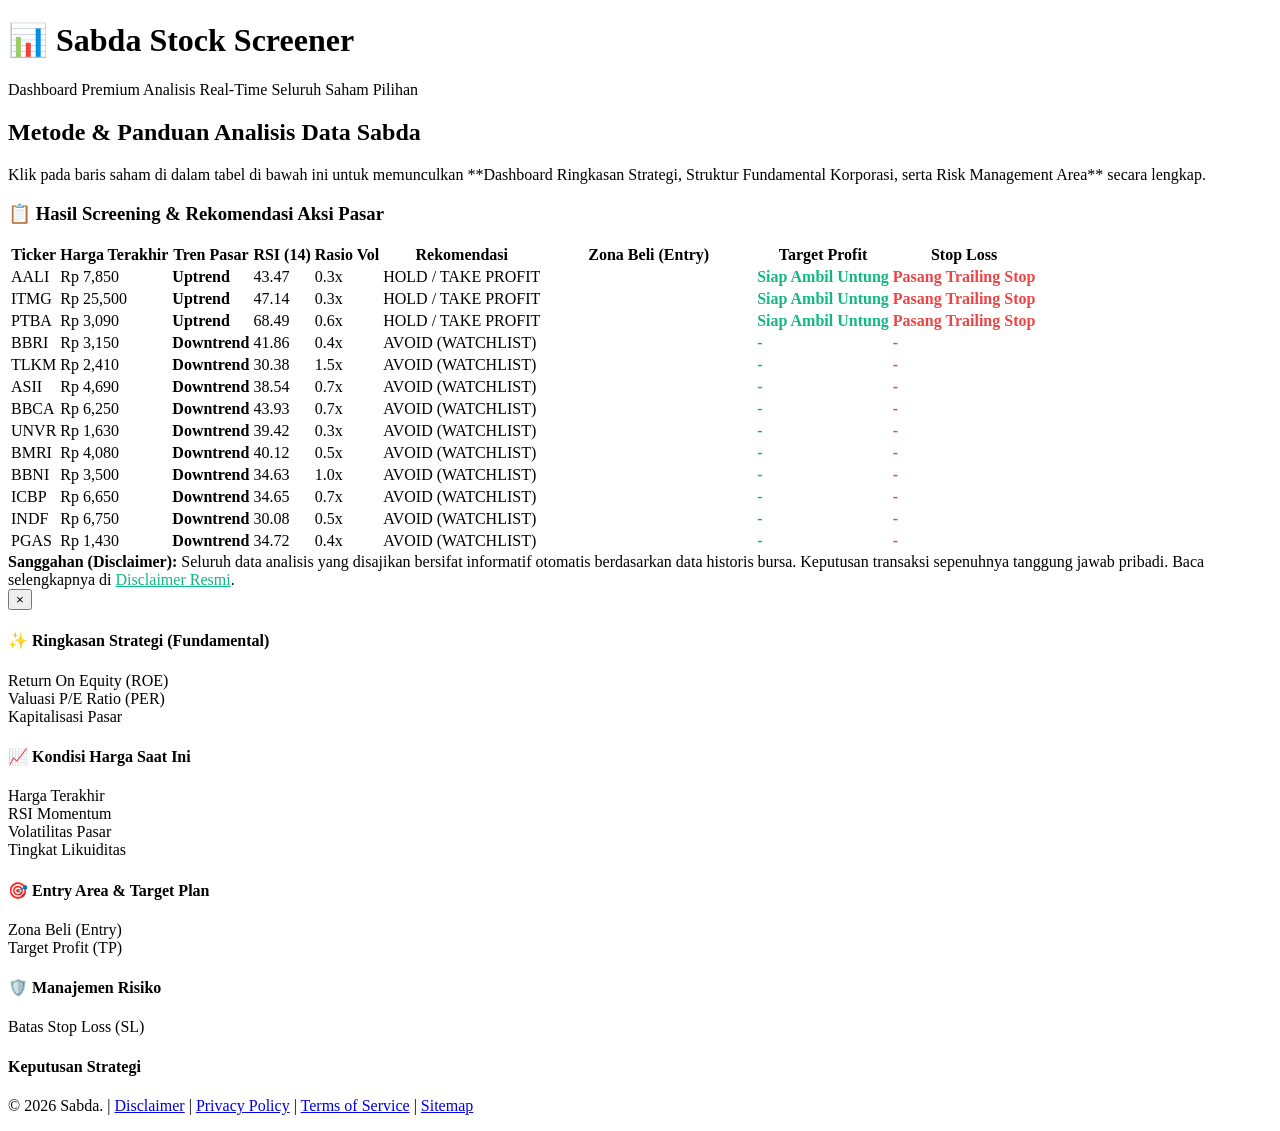
==== index.html @ 0d116a9b "Add files via upload" ====
<!DOCTYPE html>
<html lang="id">
<head>
    <meta charset="UTF-8">
    <meta name="viewport" content="width=device-width, initial-scale=1.0">
    <title>Analisa Real-Time Saham Pilihan | Sabda Stock Screener</title>
    <meta name="description" content="Dashboard pantauan menyeluruh pergerakan saham pilihan dengan algoritma premium Sabda.">
    <link rel="canonical" href="https://vercel.app/">
    <link rel="stylesheet" href="assets/style.css">
</head>
<body>
    <header>
        <h1>📊 Sabda Stock Screener</h1>
        <p>Dashboard Premium Analisis Real-Time Seluruh Saham Pilihan</p>
    </header>
    <main>
        
        <article class="seo-intro" style="margin-top:20px;">
            <h2>Metode & Panduan Analisis Data Sabda</h2>
            <p>Klik pada baris saham di dalam tabel di bawah ini untuk memunculkan **Dashboard Ringkasan Strategi, Struktur Fundamental Korporasi, serta Risk Management Area** secara lengkap.</p>
        </article>
        
        <section class="card">
            <div class="card-header"><h3>📋 Hasil Screening & Rekomendasi Aksi Pasar</h3></div>
            <div class="table-container">
                <table>
                    <thead>
                        <tr>
                            <th>Ticker</th><th>Harga Terakhir</th><th>Tren Pasar</th><th>RSI (14)</th><th>Rasio Vol</th><th>Rekomendasi</th><th>Zona Beli (Entry)</th><th>Target Profit</th><th>Stop Loss</th>
                        </tr>
                    </thead>
                    <tbody><tr data-ticker="AALI" data-company="PT Astra Agro Lestari Tbk" 
            data-price="Rp 7,850" data-action="HOLD / TAKE PROFIT" data-badge="bg-hold"
            data-roe="8.1" data-per="8.1" data-mcap="15.1 Triliun"
            data-rsi="43.47" data-volatilitas="35.6% (Tinggi)" data-liquidity="Tinggi"
            data-entry="Wait for Pullback / Jangan Kejar" data-target="Siap Ambil Untung" data-sl="Pasang Trailing Stop">
            <td class="txt-ticker">AALI</td>
            <td style="font-weight: 500;">Rp 7,850</td>
            <td style="color: {'#10b981' if row['Tren'] == 'Uptrend' else '#ef4444'}; font-weight: 600;">Uptrend</td>
            <td>43.47</td>
            <td>0.3x</td>
            <td><span class="badge bg-hold">HOLD / TAKE PROFIT</span></td>
            <td style="color: #ffffff; font-weight: 500;">Wait for Pullback / Jangan Kejar</td>
            <td style="color: #10b981; font-weight: 600;">Siap Ambil Untung</td>
            <td style="color: #ef4444; font-weight: 600;">Pasang Trailing Stop</td>
        </tr><tr data-ticker="ITMG" data-company="PT Indo Tambangraya Megah Tbk" 
            data-price="Rp 25,500" data-action="HOLD / TAKE PROFIT" data-badge="bg-hold"
            data-roe="11.1" data-per="7.5" data-mcap="28.4 Triliun"
            data-rsi="47.14" data-volatilitas="19.8% (Standar)" data-liquidity="Tinggi"
            data-entry="Wait for Pullback / Jangan Kejar" data-target="Siap Ambil Untung" data-sl="Pasang Trailing Stop">
            <td class="txt-ticker">ITMG</td>
            <td style="font-weight: 500;">Rp 25,500</td>
            <td style="color: {'#10b981' if row['Tren'] == 'Uptrend' else '#ef4444'}; font-weight: 600;">Uptrend</td>
            <td>47.14</td>
            <td>0.3x</td>
            <td><span class="badge bg-hold">HOLD / TAKE PROFIT</span></td>
            <td style="color: #ffffff; font-weight: 500;">Wait for Pullback / Jangan Kejar</td>
            <td style="color: #10b981; font-weight: 600;">Siap Ambil Untung</td>
            <td style="color: #ef4444; font-weight: 600;">Pasang Trailing Stop</td>
        </tr><tr data-ticker="PTBA" data-company="PT Bukit Asam (Persero) Tbk" 
            data-price="Rp 3,090" data-action="HOLD / TAKE PROFIT" data-badge="bg-hold"
            data-roe="21.1" data-per="7.5" data-mcap="35.6 Triliun"
            data-rsi="68.49" data-volatilitas="38.3% (Tinggi)" data-liquidity="Sangat Tinggi"
            data-entry="Wait for Pullback / Jangan Kejar" data-target="Siap Ambil Untung" data-sl="Pasang Trailing Stop">
            <td class="txt-ticker">PTBA</td>
            <td style="font-weight: 500;">Rp 3,090</td>
            <td style="color: {'#10b981' if row['Tren'] == 'Uptrend' else '#ef4444'}; font-weight: 600;">Uptrend</td>
            <td>68.49</td>
            <td>0.6x</td>
            <td><span class="badge bg-hold">HOLD / TAKE PROFIT</span></td>
            <td style="color: #ffffff; font-weight: 500;">Wait for Pullback / Jangan Kejar</td>
            <td style="color: #10b981; font-weight: 600;">Siap Ambil Untung</td>
            <td style="color: #ef4444; font-weight: 600;">Pasang Trailing Stop</td>
        </tr><tr data-ticker="BBRI" data-company="PT Bank Rakyat Indonesia (Persero) Tbk" 
            data-price="Rp 3,150" data-action="AVOID (WATCHLIST)" data-badge="bg-avoid"
            data-roe="19.0" data-per="7.7" data-mcap="474.7 Triliun"
            data-rsi="41.86" data-volatilitas="30.6% (Tinggi)" data-liquidity="Sangat Tinggi"
            data-entry="Hindari Terlebih Dahulu" data-target="-" data-sl="-">
            <td class="txt-ticker">BBRI</td>
            <td style="font-weight: 500;">Rp 3,150</td>
            <td style="color: {'#10b981' if row['Tren'] == 'Uptrend' else '#ef4444'}; font-weight: 600;">Downtrend</td>
            <td>41.86</td>
            <td>0.4x</td>
            <td><span class="badge bg-avoid">AVOID (WATCHLIST)</span></td>
            <td style="color: #ffffff; font-weight: 500;">Hindari Terlebih Dahulu</td>
            <td style="color: #10b981; font-weight: 600;">-</td>
            <td style="color: #ef4444; font-weight: 600;">-</td>
        </tr><tr data-ticker="TLKM" data-company="Perusahaan Perseroan (Persero) PT Telekomunikasi Indonesia Tbk" 
            data-price="Rp 2,410" data-action="AVOID (WATCHLIST)" data-badge="bg-avoid"
            data-roe="17.7" data-per="13.5" data-mcap="237.6 Triliun"
            data-rsi="30.38" data-volatilitas="22.5% (Standar)" data-liquidity="Sangat Tinggi"
            data-entry="Hindari Terlebih Dahulu" data-target="-" data-sl="-">
            <td class="txt-ticker">TLKM</td>
            <td style="font-weight: 500;">Rp 2,410</td>
            <td style="color: {'#10b981' if row['Tren'] == 'Uptrend' else '#ef4444'}; font-weight: 600;">Downtrend</td>
            <td>30.38</td>
            <td>1.5x</td>
            <td><span class="badge bg-avoid">AVOID (WATCHLIST)</span></td>
            <td style="color: #ffffff; font-weight: 500;">Hindari Terlebih Dahulu</td>
            <td style="color: #10b981; font-weight: 600;">-</td>
            <td style="color: #ef4444; font-weight: 600;">-</td>
        </tr><tr data-ticker="ASII" data-company="PT Astra International Tbk" 
            data-price="Rp 4,690" data-action="AVOID (WATCHLIST)" data-badge="bg-avoid"
            data-roe="12.0" data-per="6.3" data-mcap="187.2 Triliun"
            data-rsi="38.54" data-volatilitas="26.7% (Tinggi)" data-liquidity="Sangat Tinggi"
            data-entry="Hindari Terlebih Dahulu" data-target="-" data-sl="-">
            <td class="txt-ticker">ASII</td>
            <td style="font-weight: 500;">Rp 4,690</td>
            <td style="color: {'#10b981' if row['Tren'] == 'Uptrend' else '#ef4444'}; font-weight: 600;">Downtrend</td>
            <td>38.54</td>
            <td>0.7x</td>
            <td><span class="badge bg-avoid">AVOID (WATCHLIST)</span></td>
            <td style="color: #ffffff; font-weight: 500;">Hindari Terlebih Dahulu</td>
            <td style="color: #10b981; font-weight: 600;">-</td>
            <td style="color: #ef4444; font-weight: 600;">-</td>
        </tr><tr data-ticker="BBCA" data-company="PT Bank Central Asia Tbk" 
            data-price="Rp 6,250" data-action="AVOID (WATCHLIST)" data-badge="bg-avoid"
            data-roe="21.8" data-per="13.2" data-mcap="767.8 Triliun"
            data-rsi="43.93" data-volatilitas="22.4% (Standar)" data-liquidity="Sangat Tinggi"
            data-entry="Hindari Terlebih Dahulu" data-target="-" data-sl="-">
            <td class="txt-ticker">BBCA</td>
            <td style="font-weight: 500;">Rp 6,250</td>
            <td style="color: {'#10b981' if row['Tren'] == 'Uptrend' else '#ef4444'}; font-weight: 600;">Downtrend</td>
            <td>43.93</td>
            <td>0.7x</td>
            <td><span class="badge bg-avoid">AVOID (WATCHLIST)</span></td>
            <td style="color: #ffffff; font-weight: 500;">Hindari Terlebih Dahulu</td>
            <td style="color: #10b981; font-weight: 600;">-</td>
            <td style="color: #ef4444; font-weight: 600;">-</td>
        </tr><tr data-ticker="UNVR" data-company="PT Unilever Indonesia Tbk" 
            data-price="Rp 1,630" data-action="AVOID (WATCHLIST)" data-badge="bg-avoid"
            data-roe="133.4" data-per="16.6" data-mcap="61.9 Triliun"
            data-rsi="39.42" data-volatilitas="15.6% (Standar)" data-liquidity="Tinggi"
            data-entry="Hindari Terlebih Dahulu" data-target="-" data-sl="-">
            <td class="txt-ticker">UNVR</td>
            <td style="font-weight: 500;">Rp 1,630</td>
            <td style="color: {'#10b981' if row['Tren'] == 'Uptrend' else '#ef4444'}; font-weight: 600;">Downtrend</td>
            <td>39.42</td>
            <td>0.3x</td>
            <td><span class="badge bg-avoid">AVOID (WATCHLIST)</span></td>
            <td style="color: #ffffff; font-weight: 500;">Hindari Terlebih Dahulu</td>
            <td style="color: #10b981; font-weight: 600;">-</td>
            <td style="color: #ef4444; font-weight: 600;">-</td>
        </tr><tr data-ticker="BMRI" data-company="PT Bank Mandiri (Persero) Tbk" 
            data-price="Rp 4,080" data-action="AVOID (WATCHLIST)" data-badge="bg-avoid"
            data-roe="22.4" data-per="6.1" data-mcap="379.3 Triliun"
            data-rsi="40.12" data-volatilitas="23.8% (Standar)" data-liquidity="Sangat Tinggi"
            data-entry="Hindari Terlebih Dahulu" data-target="-" data-sl="-">
            <td class="txt-ticker">BMRI</td>
            <td style="font-weight: 500;">Rp 4,080</td>
            <td style="color: {'#10b981' if row['Tren'] == 'Uptrend' else '#ef4444'}; font-weight: 600;">Downtrend</td>
            <td>40.12</td>
            <td>0.5x</td>
            <td><span class="badge bg-avoid">AVOID (WATCHLIST)</span></td>
            <td style="color: #ffffff; font-weight: 500;">Hindari Terlebih Dahulu</td>
            <td style="color: #10b981; font-weight: 600;">-</td>
            <td style="color: #ef4444; font-weight: 600;">-</td>
        </tr><tr data-ticker="BBNI" data-company="PT Bank Negara Indonesia (Persero) Tbk" 
            data-price="Rp 3,500" data-action="AVOID (WATCHLIST)" data-badge="bg-avoid"
            data-roe="12.4" data-per="6.3" data-mcap="130.4 Triliun"
            data-rsi="34.63" data-volatilitas="24.0% (Standar)" data-liquidity="Sangat Tinggi"
            data-entry="Hindari Terlebih Dahulu" data-target="-" data-sl="-">
            <td class="txt-ticker">BBNI</td>
            <td style="font-weight: 500;">Rp 3,500</td>
            <td style="color: {'#10b981' if row['Tren'] == 'Uptrend' else '#ef4444'}; font-weight: 600;">Downtrend</td>
            <td>34.63</td>
            <td>1.0x</td>
            <td><span class="badge bg-avoid">AVOID (WATCHLIST)</span></td>
            <td style="color: #ffffff; font-weight: 500;">Hindari Terlebih Dahulu</td>
            <td style="color: #10b981; font-weight: 600;">-</td>
            <td style="color: #ef4444; font-weight: 600;">-</td>
        </tr><tr data-ticker="ICBP" data-company="PT Indofood CBP Sukses Makmur Tbk" 
            data-price="Rp 6,650" data-action="AVOID (WATCHLIST)" data-badge="bg-avoid"
            data-roe="12.6" data-per="10.5" data-mcap="77.6 Triliun"
            data-rsi="34.65" data-volatilitas="31.2% (Tinggi)" data-liquidity="Tinggi"
            data-entry="Hindari Terlebih Dahulu" data-target="-" data-sl="-">
            <td class="txt-ticker">ICBP</td>
            <td style="font-weight: 500;">Rp 6,650</td>
            <td style="color: {'#10b981' if row['Tren'] == 'Uptrend' else '#ef4444'}; font-weight: 600;">Downtrend</td>
            <td>34.65</td>
            <td>0.7x</td>
            <td><span class="badge bg-avoid">AVOID (WATCHLIST)</span></td>
            <td style="color: #ffffff; font-weight: 500;">Hindari Terlebih Dahulu</td>
            <td style="color: #10b981; font-weight: 600;">-</td>
            <td style="color: #ef4444; font-weight: 600;">-</td>
        </tr><tr data-ticker="INDF" data-company="PT Indofood Sukses Makmur Tbk" 
            data-price="Rp 6,750" data-action="AVOID (WATCHLIST)" data-badge="bg-avoid"
            data-roe="12.1" data-per="6.2" data-mcap="59.3 Triliun"
            data-rsi="30.08" data-volatilitas="25.8% (Tinggi)" data-liquidity="Tinggi"
            data-entry="Hindari Terlebih Dahulu" data-target="-" data-sl="-">
            <td class="txt-ticker">INDF</td>
            <td style="font-weight: 500;">Rp 6,750</td>
            <td style="color: {'#10b981' if row['Tren'] == 'Uptrend' else '#ef4444'}; font-weight: 600;">Downtrend</td>
            <td>30.08</td>
            <td>0.5x</td>
            <td><span class="badge bg-avoid">AVOID (WATCHLIST)</span></td>
            <td style="color: #ffffff; font-weight: 500;">Hindari Terlebih Dahulu</td>
            <td style="color: #10b981; font-weight: 600;">-</td>
            <td style="color: #ef4444; font-weight: 600;">-</td>
        </tr><tr data-ticker="PGAS" data-company="PT Perusahaan Gas Negara (Persero) Tbk" 
            data-price="Rp 1,430" data-action="AVOID (WATCHLIST)" data-badge="bg-avoid"
            data-roe="10.1" data-per="8.0" data-mcap="34.7 Triliun"
            data-rsi="34.72" data-volatilitas="21.9% (Standar)" data-liquidity="Tinggi"
            data-entry="Hindari Terlebih Dahulu" data-target="-" data-sl="-">
            <td class="txt-ticker">PGAS</td>
            <td style="font-weight: 500;">Rp 1,430</td>
            <td style="color: {'#10b981' if row['Tren'] == 'Uptrend' else '#ef4444'}; font-weight: 600;">Downtrend</td>
            <td>34.72</td>
            <td>0.4x</td>
            <td><span class="badge bg-avoid">AVOID (WATCHLIST)</span></td>
            <td style="color: #ffffff; font-weight: 500;">Hindari Terlebih Dahulu</td>
            <td style="color: #10b981; font-weight: 600;">-</td>
            <td style="color: #ef4444; font-weight: 600;">-</td>
        </tr></tbody>
                </table>
            </div>
        </section>
        <article class="main-disclaimer">
            <strong>Sanggahan (Disclaimer):</strong> Seluruh data analisis yang disajikan bersifat informatif otomatis berdasarkan data historis bursa. Keputusan transaksi sepenuhnya tanggung jawab pribadi. Baca selengkapnya di <a href="disclaimer.html" style="color:#10b981; text-decoration:underline;">Disclaimer Resmi</a>.
        </article>
        
    </main>

    <div class="modal-overlay" id="modalOverlay">
        <div class="modal-box">
            <div class="modal-header-section">
                <div class="modal-brand-title">
                    <span class="modal-ticker-badge" id="popTicker"></span>
                    <span class="modal-company-name" id="popCompany"></span>
                </div>
                <button class="modal-close" id="modalClose">&times;</button>
            </div>
            
            <div class="pop-grid">
                <div class="pop-section">
                    <h4>✨ Ringkasan Strategi (Fundamental)</h4>
                    <div class="pop-row"><span>Return On Equity (ROE)</span><span class="val" id="popRoe"></span></div>
                    <div class="pop-row"><span>Valuasi P/E Ratio (PER)</span><span class="val" id="popPer"></span></div>
                    <div class="pop-row"><span>Kapitalisasi Pasar</span><span class="val" id="popMcap"></span></div>
                </div>
                <div class="pop-section">
                    <h4>📈 Kondisi Harga Saat Ini</h4>
                    <div class="pop-row"><span>Harga Terakhir</span><span class="val" id="popLastPrice"></span></div>
                    <div class="pop-row"><span>RSI Momentum</span><span class="val" id="popRsi"></span></div>
                    <div class="pop-row"><span>Volatilitas Pasar</span><span class="val" id="popVolatilitas"></span></div>
                    <div class="pop-row"><span>Tingkat Likuiditas</span><span class="val" id="popLiquidity"></span></div>
                </div>
            </div>

            <div class="pop-grid">
                <div class="pop-section">
                    <h4>🎯 Entry Area & Target Plan</h4>
                    <div class="pop-row"><span>Zona Beli (Entry)</span><span class="val" style="color:#ffffff;" id="popEntryArea"></span></div>
                    <div class="pop-row"><span>Target Profit (TP)</span><span class="val" style="color:#10b981;" id="popTargetProfit"></span></div>
                </div>
                <div class="pop-section">
                    <h4>🛡️ Manajemen Risiko</h4>
                    <div class="pop-row"><span>Batas Stop Loss (SL)</span><span class="val" style="color:#ef4444;" id="popStopLoss"></span></div>
                </div>
            </div>

            <div class="pop-decision-box">
                <h4>Keputusan Strategi</h4>
                <div id="popBigAction"></div>
                <p class="pop-desc" id="popDesc"></p>
            </div>
        </div>
    </div>

    <footer class="footer">
        <p>&copy; 2026 Sabda. | <a href="disclaimer.html">Disclaimer</a> | <a href="privacy.html">Privacy Policy</a> | <a href="terms.html">Terms of Service</a> | <a href="sitemap.xml">Sitemap</a></p>
    </footer>
    <script src="assets/script.js"></script>
</body>
</html>
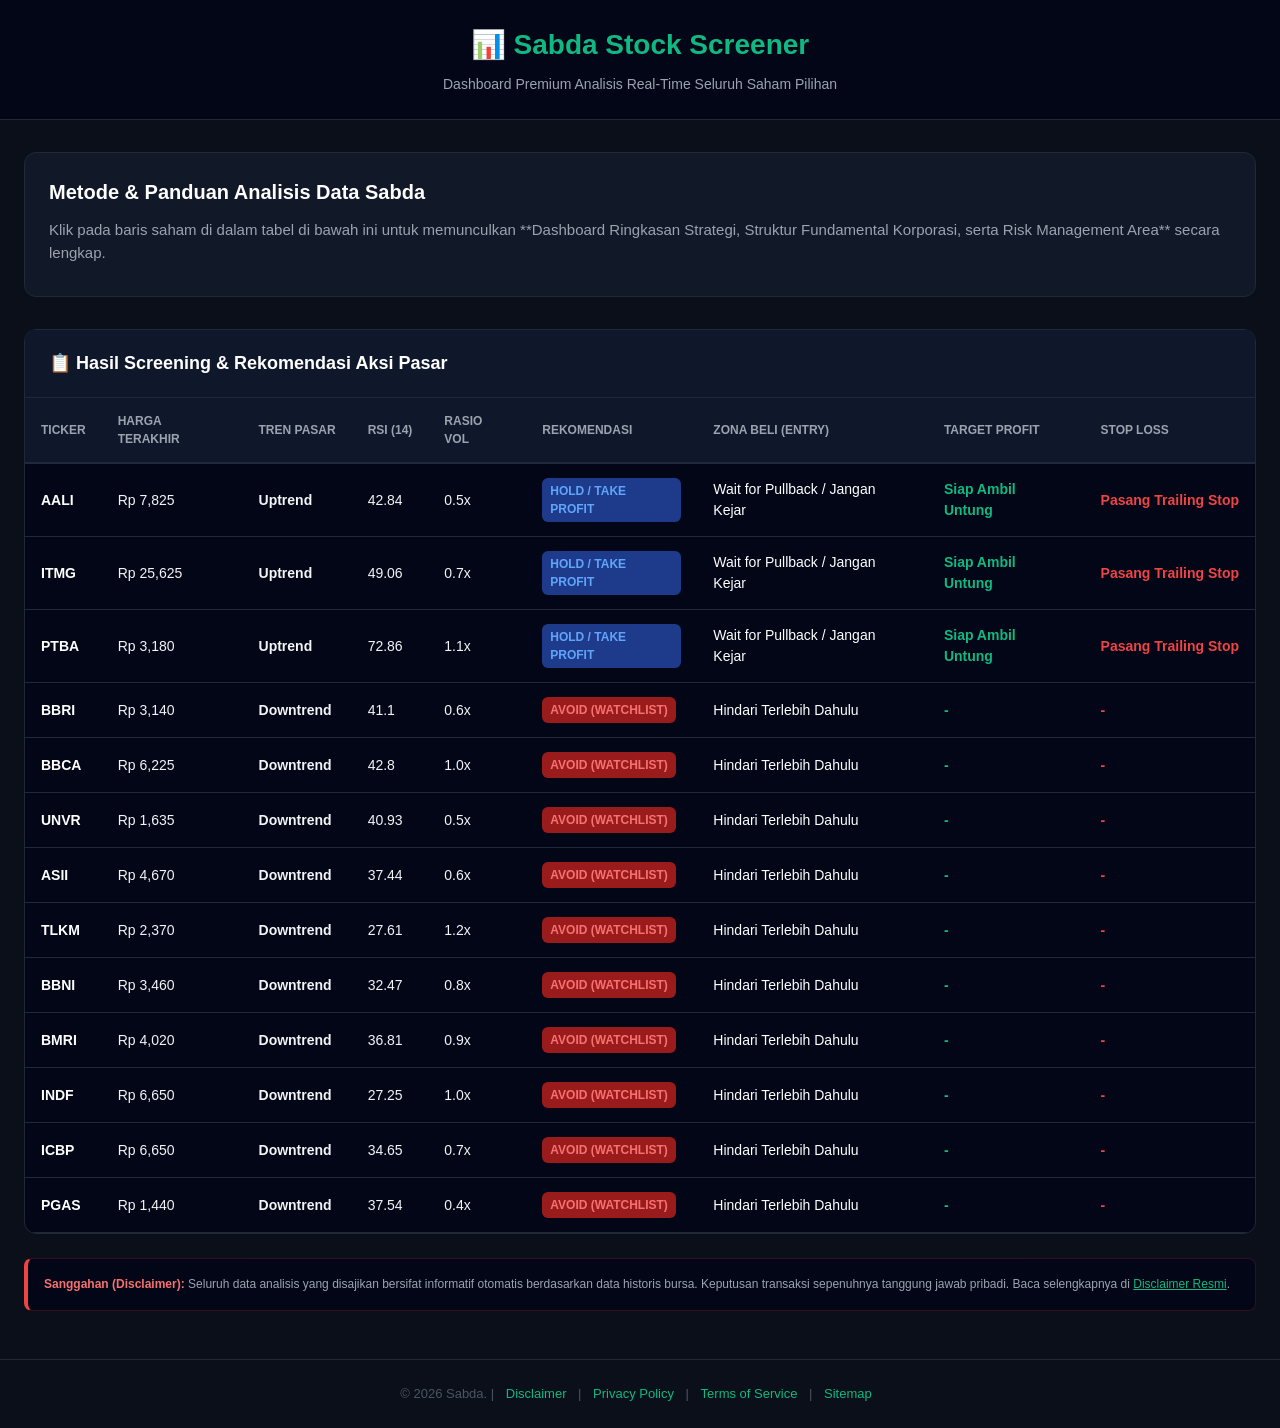
==== commit cf0d6965: "📊 Sabda Engine: Auto-update market data & legal pages" ====
--- a/index.html
+++ b/index.html
@@ -1,275 +1,275 @@
-<!DOCTYPE html>
-<html lang="id">
-<head>
-    <meta charset="UTF-8">
-    <meta name="viewport" content="width=device-width, initial-scale=1.0">
-    <title>Analisa Real-Time Saham Pilihan | Sabda Stock Screener</title>
-    <meta name="description" content="Dashboard pantauan menyeluruh pergerakan saham pilihan dengan algoritma premium Sabda.">
-    <link rel="canonical" href="https://vercel.app/">
-    <link rel="stylesheet" href="assets/style.css">
-</head>
-<body>
-    <header>
-        <h1>📊 Sabda Stock Screener</h1>
-        <p>Dashboard Premium Analisis Real-Time Seluruh Saham Pilihan</p>
-    </header>
-    <main>
-        
-        <article class="seo-intro" style="margin-top:20px;">
-            <h2>Metode & Panduan Analisis Data Sabda</h2>
-            <p>Klik pada baris saham di dalam tabel di bawah ini untuk memunculkan **Dashboard Ringkasan Strategi, Struktur Fundamental Korporasi, serta Risk Management Area** secara lengkap.</p>
-        </article>
-        
-        <section class="card">
-            <div class="card-header"><h3>📋 Hasil Screening & Rekomendasi Aksi Pasar</h3></div>
-            <div class="table-container">
-                <table>
-                    <thead>
-                        <tr>
-                            <th>Ticker</th><th>Harga Terakhir</th><th>Tren Pasar</th><th>RSI (14)</th><th>Rasio Vol</th><th>Rekomendasi</th><th>Zona Beli (Entry)</th><th>Target Profit</th><th>Stop Loss</th>
-                        </tr>
-                    </thead>
-                    <tbody><tr data-ticker="AALI" data-company="PT Astra Agro Lestari Tbk" 
-            data-price="Rp 7,850" data-action="HOLD / TAKE PROFIT" data-badge="bg-hold"
-            data-roe="8.1" data-per="8.1" data-mcap="15.1 Triliun"
-            data-rsi="43.47" data-volatilitas="35.6% (Tinggi)" data-liquidity="Tinggi"
-            data-entry="Wait for Pullback / Jangan Kejar" data-target="Siap Ambil Untung" data-sl="Pasang Trailing Stop">
-            <td class="txt-ticker">AALI</td>
-            <td style="font-weight: 500;">Rp 7,850</td>
-            <td style="color: {'#10b981' if row['Tren'] == 'Uptrend' else '#ef4444'}; font-weight: 600;">Uptrend</td>
-            <td>43.47</td>
-            <td>0.3x</td>
-            <td><span class="badge bg-hold">HOLD / TAKE PROFIT</span></td>
-            <td style="color: #ffffff; font-weight: 500;">Wait for Pullback / Jangan Kejar</td>
-            <td style="color: #10b981; font-weight: 600;">Siap Ambil Untung</td>
-            <td style="color: #ef4444; font-weight: 600;">Pasang Trailing Stop</td>
-        </tr><tr data-ticker="ITMG" data-company="PT Indo Tambangraya Megah Tbk" 
-            data-price="Rp 25,500" data-action="HOLD / TAKE PROFIT" data-badge="bg-hold"
-            data-roe="11.1" data-per="7.5" data-mcap="28.4 Triliun"
-            data-rsi="47.14" data-volatilitas="19.8% (Standar)" data-liquidity="Tinggi"
-            data-entry="Wait for Pullback / Jangan Kejar" data-target="Siap Ambil Untung" data-sl="Pasang Trailing Stop">
-            <td class="txt-ticker">ITMG</td>
-            <td style="font-weight: 500;">Rp 25,500</td>
-            <td style="color: {'#10b981' if row['Tren'] == 'Uptrend' else '#ef4444'}; font-weight: 600;">Uptrend</td>
-            <td>47.14</td>
-            <td>0.3x</td>
-            <td><span class="badge bg-hold">HOLD / TAKE PROFIT</span></td>
-            <td style="color: #ffffff; font-weight: 500;">Wait for Pullback / Jangan Kejar</td>
-            <td style="color: #10b981; font-weight: 600;">Siap Ambil Untung</td>
-            <td style="color: #ef4444; font-weight: 600;">Pasang Trailing Stop</td>
-        </tr><tr data-ticker="PTBA" data-company="PT Bukit Asam (Persero) Tbk" 
-            data-price="Rp 3,090" data-action="HOLD / TAKE PROFIT" data-badge="bg-hold"
-            data-roe="21.1" data-per="7.5" data-mcap="35.6 Triliun"
-            data-rsi="68.49" data-volatilitas="38.3% (Tinggi)" data-liquidity="Sangat Tinggi"
-            data-entry="Wait for Pullback / Jangan Kejar" data-target="Siap Ambil Untung" data-sl="Pasang Trailing Stop">
-            <td class="txt-ticker">PTBA</td>
-            <td style="font-weight: 500;">Rp 3,090</td>
-            <td style="color: {'#10b981' if row['Tren'] == 'Uptrend' else '#ef4444'}; font-weight: 600;">Uptrend</td>
-            <td>68.49</td>
-            <td>0.6x</td>
-            <td><span class="badge bg-hold">HOLD / TAKE PROFIT</span></td>
-            <td style="color: #ffffff; font-weight: 500;">Wait for Pullback / Jangan Kejar</td>
-            <td style="color: #10b981; font-weight: 600;">Siap Ambil Untung</td>
-            <td style="color: #ef4444; font-weight: 600;">Pasang Trailing Stop</td>
-        </tr><tr data-ticker="BBRI" data-company="PT Bank Rakyat Indonesia (Persero) Tbk" 
-            data-price="Rp 3,150" data-action="AVOID (WATCHLIST)" data-badge="bg-avoid"
-            data-roe="19.0" data-per="7.7" data-mcap="474.7 Triliun"
-            data-rsi="41.86" data-volatilitas="30.6% (Tinggi)" data-liquidity="Sangat Tinggi"
-            data-entry="Hindari Terlebih Dahulu" data-target="-" data-sl="-">
-            <td class="txt-ticker">BBRI</td>
-            <td style="font-weight: 500;">Rp 3,150</td>
-            <td style="color: {'#10b981' if row['Tren'] == 'Uptrend' else '#ef4444'}; font-weight: 600;">Downtrend</td>
-            <td>41.86</td>
-            <td>0.4x</td>
-            <td><span class="badge bg-avoid">AVOID (WATCHLIST)</span></td>
-            <td style="color: #ffffff; font-weight: 500;">Hindari Terlebih Dahulu</td>
-            <td style="color: #10b981; font-weight: 600;">-</td>
-            <td style="color: #ef4444; font-weight: 600;">-</td>
-        </tr><tr data-ticker="TLKM" data-company="Perusahaan Perseroan (Persero) PT Telekomunikasi Indonesia Tbk" 
-            data-price="Rp 2,410" data-action="AVOID (WATCHLIST)" data-badge="bg-avoid"
-            data-roe="17.7" data-per="13.5" data-mcap="237.6 Triliun"
-            data-rsi="30.38" data-volatilitas="22.5% (Standar)" data-liquidity="Sangat Tinggi"
-            data-entry="Hindari Terlebih Dahulu" data-target="-" data-sl="-">
-            <td class="txt-ticker">TLKM</td>
-            <td style="font-weight: 500;">Rp 2,410</td>
-            <td style="color: {'#10b981' if row['Tren'] == 'Uptrend' else '#ef4444'}; font-weight: 600;">Downtrend</td>
-            <td>30.38</td>
-            <td>1.5x</td>
-            <td><span class="badge bg-avoid">AVOID (WATCHLIST)</span></td>
-            <td style="color: #ffffff; font-weight: 500;">Hindari Terlebih Dahulu</td>
-            <td style="color: #10b981; font-weight: 600;">-</td>
-            <td style="color: #ef4444; font-weight: 600;">-</td>
-        </tr><tr data-ticker="ASII" data-company="PT Astra International Tbk" 
-            data-price="Rp 4,690" data-action="AVOID (WATCHLIST)" data-badge="bg-avoid"
-            data-roe="12.0" data-per="6.3" data-mcap="187.2 Triliun"
-            data-rsi="38.54" data-volatilitas="26.7% (Tinggi)" data-liquidity="Sangat Tinggi"
-            data-entry="Hindari Terlebih Dahulu" data-target="-" data-sl="-">
-            <td class="txt-ticker">ASII</td>
-            <td style="font-weight: 500;">Rp 4,690</td>
-            <td style="color: {'#10b981' if row['Tren'] == 'Uptrend' else '#ef4444'}; font-weight: 600;">Downtrend</td>
-            <td>38.54</td>
-            <td>0.7x</td>
-            <td><span class="badge bg-avoid">AVOID (WATCHLIST)</span></td>
-            <td style="color: #ffffff; font-weight: 500;">Hindari Terlebih Dahulu</td>
-            <td style="color: #10b981; font-weight: 600;">-</td>
-            <td style="color: #ef4444; font-weight: 600;">-</td>
-        </tr><tr data-ticker="BBCA" data-company="PT Bank Central Asia Tbk" 
-            data-price="Rp 6,250" data-action="AVOID (WATCHLIST)" data-badge="bg-avoid"
-            data-roe="21.8" data-per="13.2" data-mcap="767.8 Triliun"
-            data-rsi="43.93" data-volatilitas="22.4% (Standar)" data-liquidity="Sangat Tinggi"
-            data-entry="Hindari Terlebih Dahulu" data-target="-" data-sl="-">
-            <td class="txt-ticker">BBCA</td>
-            <td style="font-weight: 500;">Rp 6,250</td>
-            <td style="color: {'#10b981' if row['Tren'] == 'Uptrend' else '#ef4444'}; font-weight: 600;">Downtrend</td>
-            <td>43.93</td>
-            <td>0.7x</td>
-            <td><span class="badge bg-avoid">AVOID (WATCHLIST)</span></td>
-            <td style="color: #ffffff; font-weight: 500;">Hindari Terlebih Dahulu</td>
-            <td style="color: #10b981; font-weight: 600;">-</td>
-            <td style="color: #ef4444; font-weight: 600;">-</td>
-        </tr><tr data-ticker="UNVR" data-company="PT Unilever Indonesia Tbk" 
-            data-price="Rp 1,630" data-action="AVOID (WATCHLIST)" data-badge="bg-avoid"
-            data-roe="133.4" data-per="16.6" data-mcap="61.9 Triliun"
-            data-rsi="39.42" data-volatilitas="15.6% (Standar)" data-liquidity="Tinggi"
-            data-entry="Hindari Terlebih Dahulu" data-target="-" data-sl="-">
-            <td class="txt-ticker">UNVR</td>
-            <td style="font-weight: 500;">Rp 1,630</td>
-            <td style="color: {'#10b981' if row['Tren'] == 'Uptrend' else '#ef4444'}; font-weight: 600;">Downtrend</td>
-            <td>39.42</td>
-            <td>0.3x</td>
-            <td><span class="badge bg-avoid">AVOID (WATCHLIST)</span></td>
-            <td style="color: #ffffff; font-weight: 500;">Hindari Terlebih Dahulu</td>
-            <td style="color: #10b981; font-weight: 600;">-</td>
-            <td style="color: #ef4444; font-weight: 600;">-</td>
-        </tr><tr data-ticker="BMRI" data-company="PT Bank Mandiri (Persero) Tbk" 
-            data-price="Rp 4,080" data-action="AVOID (WATCHLIST)" data-badge="bg-avoid"
-            data-roe="22.4" data-per="6.1" data-mcap="379.3 Triliun"
-            data-rsi="40.12" data-volatilitas="23.8% (Standar)" data-liquidity="Sangat Tinggi"
-            data-entry="Hindari Terlebih Dahulu" data-target="-" data-sl="-">
-            <td class="txt-ticker">BMRI</td>
-            <td style="font-weight: 500;">Rp 4,080</td>
-            <td style="color: {'#10b981' if row['Tren'] == 'Uptrend' else '#ef4444'}; font-weight: 600;">Downtrend</td>
-            <td>40.12</td>
-            <td>0.5x</td>
-            <td><span class="badge bg-avoid">AVOID (WATCHLIST)</span></td>
-            <td style="color: #ffffff; font-weight: 500;">Hindari Terlebih Dahulu</td>
-            <td style="color: #10b981; font-weight: 600;">-</td>
-            <td style="color: #ef4444; font-weight: 600;">-</td>
-        </tr><tr data-ticker="BBNI" data-company="PT Bank Negara Indonesia (Persero) Tbk" 
-            data-price="Rp 3,500" data-action="AVOID (WATCHLIST)" data-badge="bg-avoid"
-            data-roe="12.4" data-per="6.3" data-mcap="130.4 Triliun"
-            data-rsi="34.63" data-volatilitas="24.0% (Standar)" data-liquidity="Sangat Tinggi"
-            data-entry="Hindari Terlebih Dahulu" data-target="-" data-sl="-">
-            <td class="txt-ticker">BBNI</td>
-            <td style="font-weight: 500;">Rp 3,500</td>
-            <td style="color: {'#10b981' if row['Tren'] == 'Uptrend' else '#ef4444'}; font-weight: 600;">Downtrend</td>
-            <td>34.63</td>
-            <td>1.0x</td>
-            <td><span class="badge bg-avoid">AVOID (WATCHLIST)</span></td>
-            <td style="color: #ffffff; font-weight: 500;">Hindari Terlebih Dahulu</td>
-            <td style="color: #10b981; font-weight: 600;">-</td>
-            <td style="color: #ef4444; font-weight: 600;">-</td>
-        </tr><tr data-ticker="ICBP" data-company="PT Indofood CBP Sukses Makmur Tbk" 
-            data-price="Rp 6,650" data-action="AVOID (WATCHLIST)" data-badge="bg-avoid"
-            data-roe="12.6" data-per="10.5" data-mcap="77.6 Triliun"
-            data-rsi="34.65" data-volatilitas="31.2% (Tinggi)" data-liquidity="Tinggi"
-            data-entry="Hindari Terlebih Dahulu" data-target="-" data-sl="-">
-            <td class="txt-ticker">ICBP</td>
-            <td style="font-weight: 500;">Rp 6,650</td>
-            <td style="color: {'#10b981' if row['Tren'] == 'Uptrend' else '#ef4444'}; font-weight: 600;">Downtrend</td>
-            <td>34.65</td>
-            <td>0.7x</td>
-            <td><span class="badge bg-avoid">AVOID (WATCHLIST)</span></td>
-            <td style="color: #ffffff; font-weight: 500;">Hindari Terlebih Dahulu</td>
-            <td style="color: #10b981; font-weight: 600;">-</td>
-            <td style="color: #ef4444; font-weight: 600;">-</td>
-        </tr><tr data-ticker="INDF" data-company="PT Indofood Sukses Makmur Tbk" 
-            data-price="Rp 6,750" data-action="AVOID (WATCHLIST)" data-badge="bg-avoid"
-            data-roe="12.1" data-per="6.2" data-mcap="59.3 Triliun"
-            data-rsi="30.08" data-volatilitas="25.8% (Tinggi)" data-liquidity="Tinggi"
-            data-entry="Hindari Terlebih Dahulu" data-target="-" data-sl="-">
-            <td class="txt-ticker">INDF</td>
-            <td style="font-weight: 500;">Rp 6,750</td>
-            <td style="color: {'#10b981' if row['Tren'] == 'Uptrend' else '#ef4444'}; font-weight: 600;">Downtrend</td>
-            <td>30.08</td>
-            <td>0.5x</td>
-            <td><span class="badge bg-avoid">AVOID (WATCHLIST)</span></td>
-            <td style="color: #ffffff; font-weight: 500;">Hindari Terlebih Dahulu</td>
-            <td style="color: #10b981; font-weight: 600;">-</td>
-            <td style="color: #ef4444; font-weight: 600;">-</td>
-        </tr><tr data-ticker="PGAS" data-company="PT Perusahaan Gas Negara (Persero) Tbk" 
-            data-price="Rp 1,430" data-action="AVOID (WATCHLIST)" data-badge="bg-avoid"
-            data-roe="10.1" data-per="8.0" data-mcap="34.7 Triliun"
-            data-rsi="34.72" data-volatilitas="21.9% (Standar)" data-liquidity="Tinggi"
-            data-entry="Hindari Terlebih Dahulu" data-target="-" data-sl="-">
-            <td class="txt-ticker">PGAS</td>
-            <td style="font-weight: 500;">Rp 1,430</td>
-            <td style="color: {'#10b981' if row['Tren'] == 'Uptrend' else '#ef4444'}; font-weight: 600;">Downtrend</td>
-            <td>34.72</td>
-            <td>0.4x</td>
-            <td><span class="badge bg-avoid">AVOID (WATCHLIST)</span></td>
-            <td style="color: #ffffff; font-weight: 500;">Hindari Terlebih Dahulu</td>
-            <td style="color: #10b981; font-weight: 600;">-</td>
-            <td style="color: #ef4444; font-weight: 600;">-</td>
-        </tr></tbody>
-                </table>
-            </div>
-        </section>
-        <article class="main-disclaimer">
-            <strong>Sanggahan (Disclaimer):</strong> Seluruh data analisis yang disajikan bersifat informatif otomatis berdasarkan data historis bursa. Keputusan transaksi sepenuhnya tanggung jawab pribadi. Baca selengkapnya di <a href="disclaimer.html" style="color:#10b981; text-decoration:underline;">Disclaimer Resmi</a>.
-        </article>
-        
-    </main>
-
-    <div class="modal-overlay" id="modalOverlay">
-        <div class="modal-box">
-            <div class="modal-header-section">
-                <div class="modal-brand-title">
-                    <span class="modal-ticker-badge" id="popTicker"></span>
-                    <span class="modal-company-name" id="popCompany"></span>
-                </div>
-                <button class="modal-close" id="modalClose">&times;</button>
-            </div>
-            
-            <div class="pop-grid">
-                <div class="pop-section">
-                    <h4>✨ Ringkasan Strategi (Fundamental)</h4>
-                    <div class="pop-row"><span>Return On Equity (ROE)</span><span class="val" id="popRoe"></span></div>
-                    <div class="pop-row"><span>Valuasi P/E Ratio (PER)</span><span class="val" id="popPer"></span></div>
-                    <div class="pop-row"><span>Kapitalisasi Pasar</span><span class="val" id="popMcap"></span></div>
-                </div>
-                <div class="pop-section">
-                    <h4>📈 Kondisi Harga Saat Ini</h4>
-                    <div class="pop-row"><span>Harga Terakhir</span><span class="val" id="popLastPrice"></span></div>
-                    <div class="pop-row"><span>RSI Momentum</span><span class="val" id="popRsi"></span></div>
-                    <div class="pop-row"><span>Volatilitas Pasar</span><span class="val" id="popVolatilitas"></span></div>
-                    <div class="pop-row"><span>Tingkat Likuiditas</span><span class="val" id="popLiquidity"></span></div>
-                </div>
-            </div>
-
-            <div class="pop-grid">
-                <div class="pop-section">
-                    <h4>🎯 Entry Area & Target Plan</h4>
-                    <div class="pop-row"><span>Zona Beli (Entry)</span><span class="val" style="color:#ffffff;" id="popEntryArea"></span></div>
-                    <div class="pop-row"><span>Target Profit (TP)</span><span class="val" style="color:#10b981;" id="popTargetProfit"></span></div>
-                </div>
-                <div class="pop-section">
-                    <h4>🛡️ Manajemen Risiko</h4>
-                    <div class="pop-row"><span>Batas Stop Loss (SL)</span><span class="val" style="color:#ef4444;" id="popStopLoss"></span></div>
-                </div>
-            </div>
-
-            <div class="pop-decision-box">
-                <h4>Keputusan Strategi</h4>
-                <div id="popBigAction"></div>
-                <p class="pop-desc" id="popDesc"></p>
-            </div>
-        </div>
-    </div>
-
-    <footer class="footer">
-        <p>&copy; 2026 Sabda. | <a href="disclaimer.html">Disclaimer</a> | <a href="privacy.html">Privacy Policy</a> | <a href="terms.html">Terms of Service</a> | <a href="sitemap.xml">Sitemap</a></p>
-    </footer>
-    <script src="assets/script.js"></script>
-</body>
+<!DOCTYPE html>
+<html lang="id">
+<head>
+    <meta charset="UTF-8">
+    <meta name="viewport" content="width=device-width, initial-scale=1.0">
+    <title>Analisa Real-Time Saham Pilihan | Sabda Stock Screener</title>
+    <meta name="description" content="Dashboard pantauan menyeluruh pergerakan saham pilihan dengan algoritma premium Sabda.">
+    <link rel="canonical" href="https://stockhunter199-code.github.io/sabda/">
+    <link rel="stylesheet" href="assets/style.css">
+</head>
+<body>
+    <header>
+        <h1>📊 Sabda Stock Screener</h1>
+        <p>Dashboard Premium Analisis Real-Time Seluruh Saham Pilihan</p>
+    </header>
+    <main>
+        
+        <article class="seo-intro" style="margin-top:20px;">
+            <h2>Metode & Panduan Analisis Data Sabda</h2>
+            <p>Klik pada baris saham di dalam tabel di bawah ini untuk memunculkan **Dashboard Ringkasan Strategi, Struktur Fundamental Korporasi, serta Risk Management Area** secara lengkap.</p>
+        </article>
+        
+        <section class="card">
+            <div class="card-header"><h3>📋 Hasil Screening & Rekomendasi Aksi Pasar</h3></div>
+            <div class="table-container">
+                <table>
+                    <thead>
+                        <tr>
+                            <th>Ticker</th><th>Harga Terakhir</th><th>Tren Pasar</th><th>RSI (14)</th><th>Rasio Vol</th><th>Rekomendasi</th><th>Zona Beli (Entry)</th><th>Target Profit</th><th>Stop Loss</th>
+                        </tr>
+                    </thead>
+                    <tbody><tr data-ticker="AALI" data-company="PT Astra Agro Lestari Tbk" 
+            data-price="Rp 7,825" data-action="HOLD / TAKE PROFIT" data-badge="bg-hold"
+            data-roe="8.1" data-per="8.1" data-mcap="15.1 Triliun"
+            data-rsi="42.84" data-volatilitas="35.4% (Tinggi)" data-liquidity="Tinggi"
+            data-entry="Wait for Pullback / Jangan Kejar" data-target="Siap Ambil Untung" data-sl="Pasang Trailing Stop">
+            <td class="txt-ticker">AALI</td>
+            <td style="font-weight: 500;">Rp 7,825</td>
+            <td style="color: {'#10b981' if row['Tren'] == 'Uptrend' else '#ef4444'}; font-weight: 600;">Uptrend</td>
+            <td>42.84</td>
+            <td>0.5x</td>
+            <td><span class="badge bg-hold">HOLD / TAKE PROFIT</span></td>
+            <td style="color: #ffffff; font-weight: 500;">Wait for Pullback / Jangan Kejar</td>
+            <td style="color: #10b981; font-weight: 600;">Siap Ambil Untung</td>
+            <td style="color: #ef4444; font-weight: 600;">Pasang Trailing Stop</td>
+        </tr><tr data-ticker="ITMG" data-company="PT Indo Tambangraya Megah Tbk" 
+            data-price="Rp 25,625" data-action="HOLD / TAKE PROFIT" data-badge="bg-hold"
+            data-roe="11.1" data-per="7.6" data-mcap="28.3 Triliun"
+            data-rsi="49.06" data-volatilitas="19.0% (Standar)" data-liquidity="Tinggi"
+            data-entry="Wait for Pullback / Jangan Kejar" data-target="Siap Ambil Untung" data-sl="Pasang Trailing Stop">
+            <td class="txt-ticker">ITMG</td>
+            <td style="font-weight: 500;">Rp 25,625</td>
+            <td style="color: {'#10b981' if row['Tren'] == 'Uptrend' else '#ef4444'}; font-weight: 600;">Uptrend</td>
+            <td>49.06</td>
+            <td>0.7x</td>
+            <td><span class="badge bg-hold">HOLD / TAKE PROFIT</span></td>
+            <td style="color: #ffffff; font-weight: 500;">Wait for Pullback / Jangan Kejar</td>
+            <td style="color: #10b981; font-weight: 600;">Siap Ambil Untung</td>
+            <td style="color: #ef4444; font-weight: 600;">Pasang Trailing Stop</td>
+        </tr><tr data-ticker="PTBA" data-company="PT Bukit Asam (Persero) Tbk" 
+            data-price="Rp 3,180" data-action="HOLD / TAKE PROFIT" data-badge="bg-hold"
+            data-roe="21.1" data-per="7.7" data-mcap="36.6 Triliun"
+            data-rsi="72.86" data-volatilitas="38.9% (Tinggi)" data-liquidity="Sangat Tinggi"
+            data-entry="Wait for Pullback / Jangan Kejar" data-target="Siap Ambil Untung" data-sl="Pasang Trailing Stop">
+            <td class="txt-ticker">PTBA</td>
+            <td style="font-weight: 500;">Rp 3,180</td>
+            <td style="color: {'#10b981' if row['Tren'] == 'Uptrend' else '#ef4444'}; font-weight: 600;">Uptrend</td>
+            <td>72.86</td>
+            <td>1.1x</td>
+            <td><span class="badge bg-hold">HOLD / TAKE PROFIT</span></td>
+            <td style="color: #ffffff; font-weight: 500;">Wait for Pullback / Jangan Kejar</td>
+            <td style="color: #10b981; font-weight: 600;">Siap Ambil Untung</td>
+            <td style="color: #ef4444; font-weight: 600;">Pasang Trailing Stop</td>
+        </tr><tr data-ticker="BBRI" data-company="PT Bank Rakyat Indonesia (Persero) Tbk" 
+            data-price="Rp 3,140" data-action="AVOID (WATCHLIST)" data-badge="bg-avoid"
+            data-roe="19.0" data-per="7.7" data-mcap="472.8 Triliun"
+            data-rsi="41.1" data-volatilitas="29.8% (Tinggi)" data-liquidity="Sangat Tinggi"
+            data-entry="Hindari Terlebih Dahulu" data-target="-" data-sl="-">
+            <td class="txt-ticker">BBRI</td>
+            <td style="font-weight: 500;">Rp 3,140</td>
+            <td style="color: {'#10b981' if row['Tren'] == 'Uptrend' else '#ef4444'}; font-weight: 600;">Downtrend</td>
+            <td>41.1</td>
+            <td>0.6x</td>
+            <td><span class="badge bg-avoid">AVOID (WATCHLIST)</span></td>
+            <td style="color: #ffffff; font-weight: 500;">Hindari Terlebih Dahulu</td>
+            <td style="color: #10b981; font-weight: 600;">-</td>
+            <td style="color: #ef4444; font-weight: 600;">-</td>
+        </tr><tr data-ticker="BBCA" data-company="PT Bank Central Asia Tbk" 
+            data-price="Rp 6,225" data-action="AVOID (WATCHLIST)" data-badge="bg-avoid"
+            data-roe="21.8" data-per="13.2" data-mcap="764.9 Triliun"
+            data-rsi="42.8" data-volatilitas="22.3% (Standar)" data-liquidity="Sangat Tinggi"
+            data-entry="Hindari Terlebih Dahulu" data-target="-" data-sl="-">
+            <td class="txt-ticker">BBCA</td>
+            <td style="font-weight: 500;">Rp 6,225</td>
+            <td style="color: {'#10b981' if row['Tren'] == 'Uptrend' else '#ef4444'}; font-weight: 600;">Downtrend</td>
+            <td>42.8</td>
+            <td>1.0x</td>
+            <td><span class="badge bg-avoid">AVOID (WATCHLIST)</span></td>
+            <td style="color: #ffffff; font-weight: 500;">Hindari Terlebih Dahulu</td>
+            <td style="color: #10b981; font-weight: 600;">-</td>
+            <td style="color: #ef4444; font-weight: 600;">-</td>
+        </tr><tr data-ticker="UNVR" data-company="PT Unilever Indonesia Tbk" 
+            data-price="Rp 1,635" data-action="AVOID (WATCHLIST)" data-badge="bg-avoid"
+            data-roe="133.4" data-per="16.7" data-mcap="62.1 Triliun"
+            data-rsi="40.93" data-volatilitas="15.7% (Standar)" data-liquidity="Tinggi"
+            data-entry="Hindari Terlebih Dahulu" data-target="-" data-sl="-">
+            <td class="txt-ticker">UNVR</td>
+            <td style="font-weight: 500;">Rp 1,635</td>
+            <td style="color: {'#10b981' if row['Tren'] == 'Uptrend' else '#ef4444'}; font-weight: 600;">Downtrend</td>
+            <td>40.93</td>
+            <td>0.5x</td>
+            <td><span class="badge bg-avoid">AVOID (WATCHLIST)</span></td>
+            <td style="color: #ffffff; font-weight: 500;">Hindari Terlebih Dahulu</td>
+            <td style="color: #10b981; font-weight: 600;">-</td>
+            <td style="color: #ef4444; font-weight: 600;">-</td>
+        </tr><tr data-ticker="ASII" data-company="PT Astra International Tbk" 
+            data-price="Rp 4,670" data-action="AVOID (WATCHLIST)" data-badge="bg-avoid"
+            data-roe="12.0" data-per="6.3" data-mcap="186.4 Triliun"
+            data-rsi="37.44" data-volatilitas="26.7% (Tinggi)" data-liquidity="Sangat Tinggi"
+            data-entry="Hindari Terlebih Dahulu" data-target="-" data-sl="-">
+            <td class="txt-ticker">ASII</td>
+            <td style="font-weight: 500;">Rp 4,670</td>
+            <td style="color: {'#10b981' if row['Tren'] == 'Uptrend' else '#ef4444'}; font-weight: 600;">Downtrend</td>
+            <td>37.44</td>
+            <td>0.6x</td>
+            <td><span class="badge bg-avoid">AVOID (WATCHLIST)</span></td>
+            <td style="color: #ffffff; font-weight: 500;">Hindari Terlebih Dahulu</td>
+            <td style="color: #10b981; font-weight: 600;">-</td>
+            <td style="color: #ef4444; font-weight: 600;">-</td>
+        </tr><tr data-ticker="TLKM" data-company="Perusahaan Perseroan (Persero) PT Telekomunikasi Indonesia Tbk" 
+            data-price="Rp 2,370" data-action="AVOID (WATCHLIST)" data-badge="bg-avoid"
+            data-roe="17.7" data-per="13.3" data-mcap="233.6 Triliun"
+            data-rsi="27.61" data-volatilitas="22.2% (Standar)" data-liquidity="Sangat Tinggi"
+            data-entry="Hindari Terlebih Dahulu" data-target="-" data-sl="-">
+            <td class="txt-ticker">TLKM</td>
+            <td style="font-weight: 500;">Rp 2,370</td>
+            <td style="color: {'#10b981' if row['Tren'] == 'Uptrend' else '#ef4444'}; font-weight: 600;">Downtrend</td>
+            <td>27.61</td>
+            <td>1.2x</td>
+            <td><span class="badge bg-avoid">AVOID (WATCHLIST)</span></td>
+            <td style="color: #ffffff; font-weight: 500;">Hindari Terlebih Dahulu</td>
+            <td style="color: #10b981; font-weight: 600;">-</td>
+            <td style="color: #ef4444; font-weight: 600;">-</td>
+        </tr><tr data-ticker="BBNI" data-company="PT Bank Negara Indonesia (Persero) Tbk" 
+            data-price="Rp 3,460" data-action="AVOID (WATCHLIST)" data-badge="bg-avoid"
+            data-roe="12.4" data-per="6.2" data-mcap="128.8 Triliun"
+            data-rsi="32.47" data-volatilitas="22.2% (Standar)" data-liquidity="Sangat Tinggi"
+            data-entry="Hindari Terlebih Dahulu" data-target="-" data-sl="-">
+            <td class="txt-ticker">BBNI</td>
+            <td style="font-weight: 500;">Rp 3,460</td>
+            <td style="color: {'#10b981' if row['Tren'] == 'Uptrend' else '#ef4444'}; font-weight: 600;">Downtrend</td>
+            <td>32.47</td>
+            <td>0.8x</td>
+            <td><span class="badge bg-avoid">AVOID (WATCHLIST)</span></td>
+            <td style="color: #ffffff; font-weight: 500;">Hindari Terlebih Dahulu</td>
+            <td style="color: #10b981; font-weight: 600;">-</td>
+            <td style="color: #ef4444; font-weight: 600;">-</td>
+        </tr><tr data-ticker="BMRI" data-company="PT Bank Mandiri (Persero) Tbk" 
+            data-price="Rp 4,020" data-action="AVOID (WATCHLIST)" data-badge="bg-avoid"
+            data-roe="22.4" data-per="6.0" data-mcap="375.2 Triliun"
+            data-rsi="36.81" data-volatilitas="24.3% (Standar)" data-liquidity="Sangat Tinggi"
+            data-entry="Hindari Terlebih Dahulu" data-target="-" data-sl="-">
+            <td class="txt-ticker">BMRI</td>
+            <td style="font-weight: 500;">Rp 4,020</td>
+            <td style="color: {'#10b981' if row['Tren'] == 'Uptrend' else '#ef4444'}; font-weight: 600;">Downtrend</td>
+            <td>36.81</td>
+            <td>0.9x</td>
+            <td><span class="badge bg-avoid">AVOID (WATCHLIST)</span></td>
+            <td style="color: #ffffff; font-weight: 500;">Hindari Terlebih Dahulu</td>
+            <td style="color: #10b981; font-weight: 600;">-</td>
+            <td style="color: #ef4444; font-weight: 600;">-</td>
+        </tr><tr data-ticker="INDF" data-company="PT Indofood Sukses Makmur Tbk" 
+            data-price="Rp 6,650" data-action="AVOID (WATCHLIST)" data-badge="bg-avoid"
+            data-roe="12.1" data-per="6.1" data-mcap="58.4 Triliun"
+            data-rsi="27.25" data-volatilitas="23.3% (Standar)" data-liquidity="Tinggi"
+            data-entry="Hindari Terlebih Dahulu" data-target="-" data-sl="-">
+            <td class="txt-ticker">INDF</td>
+            <td style="font-weight: 500;">Rp 6,650</td>
+            <td style="color: {'#10b981' if row['Tren'] == 'Uptrend' else '#ef4444'}; font-weight: 600;">Downtrend</td>
+            <td>27.25</td>
+            <td>1.0x</td>
+            <td><span class="badge bg-avoid">AVOID (WATCHLIST)</span></td>
+            <td style="color: #ffffff; font-weight: 500;">Hindari Terlebih Dahulu</td>
+            <td style="color: #10b981; font-weight: 600;">-</td>
+            <td style="color: #ef4444; font-weight: 600;">-</td>
+        </tr><tr data-ticker="ICBP" data-company="PT Indofood CBP Sukses Makmur Tbk" 
+            data-price="Rp 6,650" data-action="AVOID (WATCHLIST)" data-badge="bg-avoid"
+            data-roe="12.6" data-per="10.5" data-mcap="77.6 Triliun"
+            data-rsi="34.65" data-volatilitas="28.3% (Tinggi)" data-liquidity="Tinggi"
+            data-entry="Hindari Terlebih Dahulu" data-target="-" data-sl="-">
+            <td class="txt-ticker">ICBP</td>
+            <td style="font-weight: 500;">Rp 6,650</td>
+            <td style="color: {'#10b981' if row['Tren'] == 'Uptrend' else '#ef4444'}; font-weight: 600;">Downtrend</td>
+            <td>34.65</td>
+            <td>0.7x</td>
+            <td><span class="badge bg-avoid">AVOID (WATCHLIST)</span></td>
+            <td style="color: #ffffff; font-weight: 500;">Hindari Terlebih Dahulu</td>
+            <td style="color: #10b981; font-weight: 600;">-</td>
+            <td style="color: #ef4444; font-weight: 600;">-</td>
+        </tr><tr data-ticker="PGAS" data-company="PT Perusahaan Gas Negara (Persero) Tbk" 
+            data-price="Rp 1,440" data-action="AVOID (WATCHLIST)" data-badge="bg-avoid"
+            data-roe="10.1" data-per="8.0" data-mcap="34.9 Triliun"
+            data-rsi="37.54" data-volatilitas="21.4% (Standar)" data-liquidity="Tinggi"
+            data-entry="Hindari Terlebih Dahulu" data-target="-" data-sl="-">
+            <td class="txt-ticker">PGAS</td>
+            <td style="font-weight: 500;">Rp 1,440</td>
+            <td style="color: {'#10b981' if row['Tren'] == 'Uptrend' else '#ef4444'}; font-weight: 600;">Downtrend</td>
+            <td>37.54</td>
+            <td>0.4x</td>
+            <td><span class="badge bg-avoid">AVOID (WATCHLIST)</span></td>
+            <td style="color: #ffffff; font-weight: 500;">Hindari Terlebih Dahulu</td>
+            <td style="color: #10b981; font-weight: 600;">-</td>
+            <td style="color: #ef4444; font-weight: 600;">-</td>
+        </tr></tbody>
+                </table>
+            </div>
+        </section>
+        <article class="main-disclaimer">
+            <strong>Sanggahan (Disclaimer):</strong> Seluruh data analisis yang disajikan bersifat informatif otomatis berdasarkan data historis bursa. Keputusan transaksi sepenuhnya tanggung jawab pribadi. Baca selengkapnya di <a href="disclaimer.html" style="color:#10b981; text-decoration:underline;">Disclaimer Resmi</a>.
+        </article>
+        
+    </main>
+
+    <div class="modal-overlay" id="modalOverlay">
+        <div class="modal-box">
+            <div class="modal-header-section">
+                <div class="modal-brand-title">
+                    <span class="modal-ticker-badge" id="popTicker"></span>
+                    <span class="modal-company-name" id="popCompany"></span>
+                </div>
+                <button class="modal-close" id="modalClose">&times;</button>
+            </div>
+            
+            <div class="pop-grid">
+                <div class="pop-section">
+                    <h4>✨ Ringkasan Strategi (Fundamental)</h4>
+                    <div class="pop-row"><span>Return On Equity (ROE)</span><span class="val" id="popRoe"></span></div>
+                    <div class="pop-row"><span>Valuasi P/E Ratio (PER)</span><span class="val" id="popPer"></span></div>
+                    <div class="pop-row"><span>Kapitalisasi Pasar</span><span class="val" id="popMcap"></span></div>
+                </div>
+                <div class="pop-section">
+                    <h4>📈 Kondisi Harga Saat Ini</h4>
+                    <div class="pop-row"><span>Harga Terakhir</span><span class="val" id="popLastPrice"></span></div>
+                    <div class="pop-row"><span>RSI Momentum</span><span class="val" id="popRsi"></span></div>
+                    <div class="pop-row"><span>Volatilitas Pasar</span><span class="val" id="popVolatilitas"></span></div>
+                    <div class="pop-row"><span>Tingkat Likuiditas</span><span class="val" id="popLiquidity"></span></div>
+                </div>
+            </div>
+
+            <div class="pop-grid">
+                <div class="pop-section">
+                    <h4>🎯 Entry Area & Target Plan</h4>
+                    <div class="pop-row"><span>Zona Beli (Entry)</span><span class="val" style="color:#ffffff;" id="popEntryArea"></span></div>
+                    <div class="pop-row"><span>Target Profit (TP)</span><span class="val" style="color:#10b981;" id="popTargetProfit"></span></div>
+                </div>
+                <div class="pop-section">
+                    <h4>🛡️ Manajemen Risiko</h4>
+                    <div class="pop-row"><span>Batas Stop Loss (SL)</span><span class="val" style="color:#ef4444;" id="popStopLoss"></span></div>
+                </div>
+            </div>
+
+            <div class="pop-decision-box">
+                <h4>Keputusan Strategi</h4>
+                <div id="popBigAction"></div>
+                <p class="pop-desc" id="popDesc"></p>
+            </div>
+        </div>
+    </div>
+
+    <footer class="footer">
+        <p>&copy; 2026 Sabda. | <a href="disclaimer.html">Disclaimer</a> | <a href="privacy.html">Privacy Policy</a> | <a href="terms.html">Terms of Service</a> | <a href="sitemap.xml">Sitemap</a></p>
+    </footer>
+    <script src="assets/script.js"></script>
+</body>
 </html>
--- a/assets/style.css
+++ b/assets/style.css
@@ -0,0 +1,60 @@
+* { box-sizing: border-box; margin: 0; padding: 0; }
+body { font-family: -apple-system, BlinkMacSystemFont, "Segoe UI", Roboto, Arial, sans-serif; background-color: #0b0f19; color: #f3f4f6; line-height: 1.5; }
+header { background-color: #020617; border-bottom: 1px solid #1f2937; padding: 24px; text-align: center; }
+header h1 { color: #10b981; font-size: 28px; font-weight: 700; margin-bottom: 8px; }
+header p { color: #9ca3af; font-size: 14px; }
+main { max-width: 1300px; margin: 32px auto; padding: 0 24px; }
+.seo-intro { background-color: #111827; border: 1px solid #1f2937; border-radius: 12px; padding: 24px; margin-bottom: 32px; }
+.seo-intro h2 { color: #ffffff; font-size: 20px; margin-bottom: 12px; }
+.seo-intro p { color: #9ca3af; font-size: 15px; margin-bottom: 8px; }
+.card { background-color: #020617; border: 1px solid #1f2937; border-radius: 12px; overflow: hidden; }
+.card-header { padding: 20px 24px; border-bottom: 1px solid #1f2937; background-color: #0f172a; }
+.card-header h3 { font-size: 18px; color: #ffffff; }
+.table-container { width: 100%; overflow-x: auto; }
+table { width: 100%; border-collapse: collapse; text-align: left; font-size: 14px; }
+th { background-color: #0f172a; color: #9ca3af; font-weight: 600; padding: 14px 16px; border-bottom: 2px solid #1f2937; font-size: 12px; text-transform: uppercase; }
+td { padding: 14px 16px; border-bottom: 1px solid #1f2937; vertical-align: middle; }
+tbody tr { cursor: pointer; transition: background-color 0.2s ease; }
+tbody tr:hover { background-color: #111827; }
+.txt-ticker { font-weight: bold; color: #ffffff; }
+.badge { padding: 4px 8px; border-radius: 6px; font-size: 12px; font-weight: bold; display: inline-block; }
+.bg-strong-buy { background-color: #065f46; color: #34d399; }
+.bg-bow { background-color: #78350f; color: #fbbf24; }
+.bg-hold { background-color: #1e3a8a; color: #60a5fa; }
+.bg-avoid { background-color: #991b1b; color: #f87171; }
+.footer { text-align: center; margin-top: 48px; padding: 24px; color: #4b5563; font-size: 13px; border-top: 1px solid #1f2937; }
+.footer a { color: #10b981; text-decoration: none; margin: 0 8px; }
+.footer a:hover { text-decoration: underline; }
+
+.main-disclaimer { margin-top: 24px; background-color: #020617; border: 1px solid rgba(239, 68, 68, 0.2); border-left: 4px solid #ef4444; border-radius: 8px; padding: 16px; font-size: 12px; color: #9ca3af; line-height: 1.6; }
+.main-disclaimer strong { color: #f87171; }
+
+/* STYLE KHAS HALAMAN LEGAL (PRIVACY, TERMS, & DISCLAIMER DEDIKASI) */
+.legal-container { max-width: 900px; margin: 40px auto; background-color: #020617; border: 1px solid #1f2937; border-radius: 16px; padding: 32px; box-shadow: 0 4px 6px -1px rgba(0,0,0,0.5); }
+.legal-container h2 { color: #ffffff; font-size: 24px; margin-bottom: 16px; border-bottom: 1px solid #1f2937; padding-bottom: 12px; }
+.legal-container h3 { color: #e5e7eb; font-size: 18px; margin-top: 24px; margin-bottom: 10px; font-weight: 600; }
+.legal-container p { color: #9ca3af; font-size: 14px; margin-bottom: 16px; line-height: 1.6; }
+.btn-back { display: inline-block; background-color: #1e293b; color: #ffffff; padding: 8px 16px; border-radius: 8px; font-size: 14px; text-decoration: none; border: 1px solid #334155; margin-bottom: 24px; transition: background-color 0.2s; }
+.btn-back:hover { background-color: #334155; }
+
+/* STYLE POPUP UTAMA MODAL */
+.modal-overlay { position: fixed; top: 0; left: 0; width: 100%; height: 100%; background: rgba(0, 0, 0, 0.85); display: flex; align-items: center; justify-content: center; opacity: 0; pointer-events: none; transition: opacity 0.3s ease; z-index: 9999; backdrop-filter: blur(6px); }
+.modal-overlay.active { opacity: 1; pointer-events: auto; }
+.modal-box { background-color: #0b111e; border: 1px solid #2d3748; border-radius: 20px; width: 95%; max-width: 680px; padding: 24px; max-height: 90vh; overflow-y: auto; box-shadow: 0 25px 50px -12px rgba(0, 0, 0, 0.7); transform: scale(0.95); transition: transform 0.3s ease; }
+.modal-overlay.active .modal-box { transform: scale(1); }
+.modal-header-section { display: flex; justify-content: space-between; align-items: center; border-bottom: 1px solid #1f2937; padding-bottom: 16px; margin-bottom: 20px; }
+.modal-brand-title { display: flex; align-items: center; gap: 12px; }
+.modal-ticker-badge { background-color: #1e293b; color: #ffffff; font-size: 24px; font-weight: 800; padding: 4px 12px; border-radius: 8px; border: 1px solid #334155; }
+.modal-company-name { font-size: 15px; color: #9ca3af; font-weight: 500; }
+.modal-close { background: none; border: none; color: #9ca3af; font-size: 28px; cursor: pointer; }
+.modal-close:hover { color: #ffffff; }
+.pop-grid { display: grid; grid-template-columns: 1fr 1fr; gap: 16px; margin-bottom: 20px; }
+@media (max-width: 600px) { .pop-grid { grid-template-columns: 1fr; } }
+.pop-section { background-color: #111827; border: 1px solid #1f2937; border-radius: 12px; padding: 16px; }
+.pop-section h4 { font-size: 13px; color: #e5e7eb; border-bottom: 1px solid #1f2937; padding-bottom: 6px; margin-bottom: 10px; font-weight: bold; text-transform: uppercase; letter-spacing: 0.5px; }
+.pop-row { display: flex; justify-content: space-between; margin-bottom: 8px; font-size: 14px; color: #9ca3af; }
+.pop-row span.val { color: #f3f4f6; font-weight: 600; }
+.pop-decision-box { background-color: #1e293b; border: 1px solid #334155; border-radius: 12px; padding: 16px; text-align: center; margin-top: 16px; }
+.pop-decision-box h4 { font-size: 12px; color: #9ca3af; margin-bottom: 8px; text-transform: uppercase; }
+.pop-big-action { font-size: 20px; font-weight: 800; padding: 8px 16px; border-radius: 8px; display: inline-block; margin-bottom: 10px; }
+.pop-desc { font-size: 13px; color: #9ca3af; line-height: 1.4; }
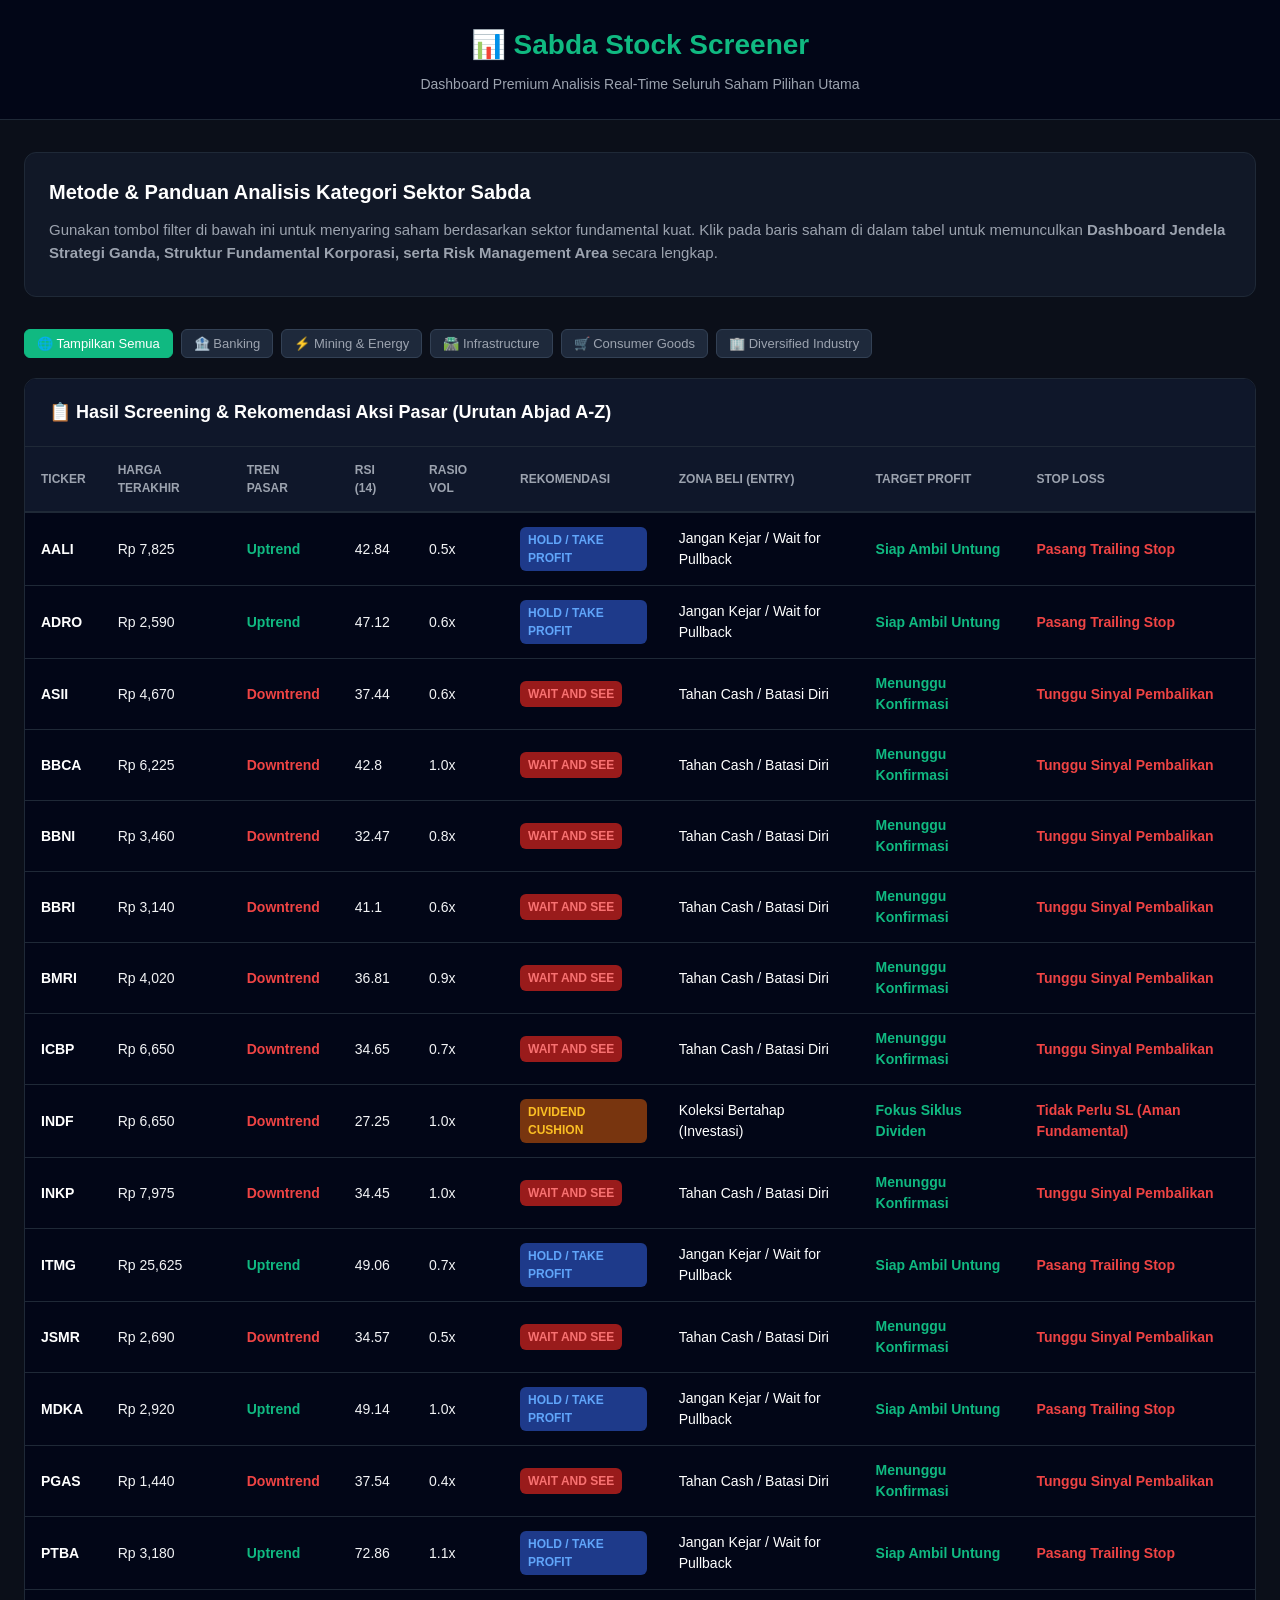
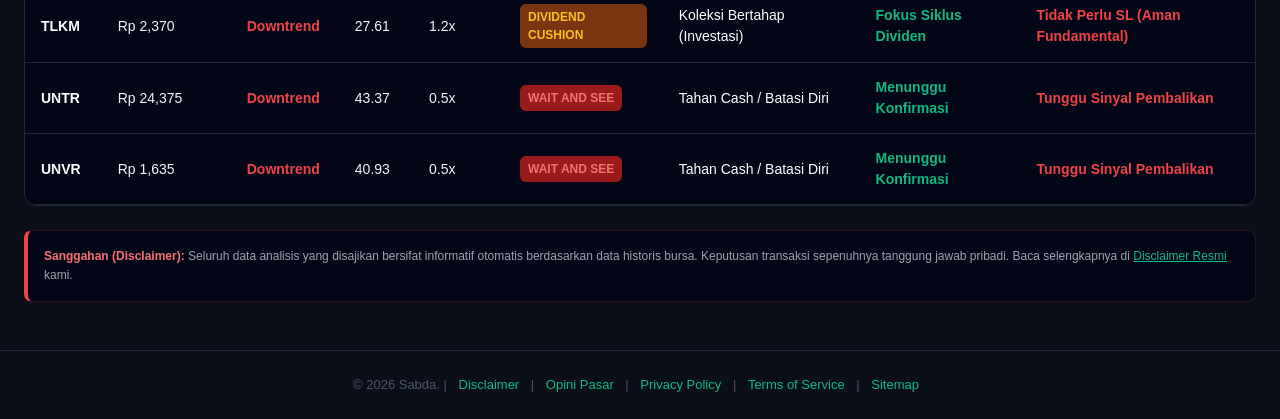
==== commit c503e9b8: "Add files via upload" ====
--- a/index.html
+++ b/index.html
@@ -1,275 +1,413 @@
-<!DOCTYPE html>
-<html lang="id">
-<head>
-    <meta charset="UTF-8">
-    <meta name="viewport" content="width=device-width, initial-scale=1.0">
-    <title>Analisa Real-Time Saham Pilihan | Sabda Stock Screener</title>
-    <meta name="description" content="Dashboard pantauan menyeluruh pergerakan saham pilihan dengan algoritma premium Sabda.">
-    <link rel="canonical" href="https://stockhunter199-code.github.io/sabda/">
-    <link rel="stylesheet" href="assets/style.css">
-</head>
-<body>
-    <header>
-        <h1>📊 Sabda Stock Screener</h1>
-        <p>Dashboard Premium Analisis Real-Time Seluruh Saham Pilihan</p>
-    </header>
-    <main>
-        
-        <article class="seo-intro" style="margin-top:20px;">
-            <h2>Metode & Panduan Analisis Data Sabda</h2>
-            <p>Klik pada baris saham di dalam tabel di bawah ini untuk memunculkan **Dashboard Ringkasan Strategi, Struktur Fundamental Korporasi, serta Risk Management Area** secara lengkap.</p>
-        </article>
-        
-        <section class="card">
-            <div class="card-header"><h3>📋 Hasil Screening & Rekomendasi Aksi Pasar</h3></div>
-            <div class="table-container">
-                <table>
-                    <thead>
-                        <tr>
-                            <th>Ticker</th><th>Harga Terakhir</th><th>Tren Pasar</th><th>RSI (14)</th><th>Rasio Vol</th><th>Rekomendasi</th><th>Zona Beli (Entry)</th><th>Target Profit</th><th>Stop Loss</th>
-                        </tr>
-                    </thead>
-                    <tbody><tr data-ticker="AALI" data-company="PT Astra Agro Lestari Tbk" 
-            data-price="Rp 7,825" data-action="HOLD / TAKE PROFIT" data-badge="bg-hold"
-            data-roe="8.1" data-per="8.1" data-mcap="15.1 Triliun"
-            data-rsi="42.84" data-volatilitas="35.4% (Tinggi)" data-liquidity="Tinggi"
-            data-entry="Wait for Pullback / Jangan Kejar" data-target="Siap Ambil Untung" data-sl="Pasang Trailing Stop">
-            <td class="txt-ticker">AALI</td>
-            <td style="font-weight: 500;">Rp 7,825</td>
-            <td style="color: {'#10b981' if row['Tren'] == 'Uptrend' else '#ef4444'}; font-weight: 600;">Uptrend</td>
-            <td>42.84</td>
-            <td>0.5x</td>
-            <td><span class="badge bg-hold">HOLD / TAKE PROFIT</span></td>
-            <td style="color: #ffffff; font-weight: 500;">Wait for Pullback / Jangan Kejar</td>
-            <td style="color: #10b981; font-weight: 600;">Siap Ambil Untung</td>
-            <td style="color: #ef4444; font-weight: 600;">Pasang Trailing Stop</td>
-        </tr><tr data-ticker="ITMG" data-company="PT Indo Tambangraya Megah Tbk" 
-            data-price="Rp 25,625" data-action="HOLD / TAKE PROFIT" data-badge="bg-hold"
-            data-roe="11.1" data-per="7.6" data-mcap="28.3 Triliun"
-            data-rsi="49.06" data-volatilitas="19.0% (Standar)" data-liquidity="Tinggi"
-            data-entry="Wait for Pullback / Jangan Kejar" data-target="Siap Ambil Untung" data-sl="Pasang Trailing Stop">
-            <td class="txt-ticker">ITMG</td>
-            <td style="font-weight: 500;">Rp 25,625</td>
-            <td style="color: {'#10b981' if row['Tren'] == 'Uptrend' else '#ef4444'}; font-weight: 600;">Uptrend</td>
-            <td>49.06</td>
-            <td>0.7x</td>
-            <td><span class="badge bg-hold">HOLD / TAKE PROFIT</span></td>
-            <td style="color: #ffffff; font-weight: 500;">Wait for Pullback / Jangan Kejar</td>
-            <td style="color: #10b981; font-weight: 600;">Siap Ambil Untung</td>
-            <td style="color: #ef4444; font-weight: 600;">Pasang Trailing Stop</td>
-        </tr><tr data-ticker="PTBA" data-company="PT Bukit Asam (Persero) Tbk" 
-            data-price="Rp 3,180" data-action="HOLD / TAKE PROFIT" data-badge="bg-hold"
-            data-roe="21.1" data-per="7.7" data-mcap="36.6 Triliun"
-            data-rsi="72.86" data-volatilitas="38.9% (Tinggi)" data-liquidity="Sangat Tinggi"
-            data-entry="Wait for Pullback / Jangan Kejar" data-target="Siap Ambil Untung" data-sl="Pasang Trailing Stop">
-            <td class="txt-ticker">PTBA</td>
-            <td style="font-weight: 500;">Rp 3,180</td>
-            <td style="color: {'#10b981' if row['Tren'] == 'Uptrend' else '#ef4444'}; font-weight: 600;">Uptrend</td>
-            <td>72.86</td>
-            <td>1.1x</td>
-            <td><span class="badge bg-hold">HOLD / TAKE PROFIT</span></td>
-            <td style="color: #ffffff; font-weight: 500;">Wait for Pullback / Jangan Kejar</td>
-            <td style="color: #10b981; font-weight: 600;">Siap Ambil Untung</td>
-            <td style="color: #ef4444; font-weight: 600;">Pasang Trailing Stop</td>
-        </tr><tr data-ticker="BBRI" data-company="PT Bank Rakyat Indonesia (Persero) Tbk" 
-            data-price="Rp 3,140" data-action="AVOID (WATCHLIST)" data-badge="bg-avoid"
-            data-roe="19.0" data-per="7.7" data-mcap="472.8 Triliun"
-            data-rsi="41.1" data-volatilitas="29.8% (Tinggi)" data-liquidity="Sangat Tinggi"
-            data-entry="Hindari Terlebih Dahulu" data-target="-" data-sl="-">
-            <td class="txt-ticker">BBRI</td>
-            <td style="font-weight: 500;">Rp 3,140</td>
-            <td style="color: {'#10b981' if row['Tren'] == 'Uptrend' else '#ef4444'}; font-weight: 600;">Downtrend</td>
-            <td>41.1</td>
-            <td>0.6x</td>
-            <td><span class="badge bg-avoid">AVOID (WATCHLIST)</span></td>
-            <td style="color: #ffffff; font-weight: 500;">Hindari Terlebih Dahulu</td>
-            <td style="color: #10b981; font-weight: 600;">-</td>
-            <td style="color: #ef4444; font-weight: 600;">-</td>
-        </tr><tr data-ticker="BBCA" data-company="PT Bank Central Asia Tbk" 
-            data-price="Rp 6,225" data-action="AVOID (WATCHLIST)" data-badge="bg-avoid"
-            data-roe="21.8" data-per="13.2" data-mcap="764.9 Triliun"
-            data-rsi="42.8" data-volatilitas="22.3% (Standar)" data-liquidity="Sangat Tinggi"
-            data-entry="Hindari Terlebih Dahulu" data-target="-" data-sl="-">
-            <td class="txt-ticker">BBCA</td>
-            <td style="font-weight: 500;">Rp 6,225</td>
-            <td style="color: {'#10b981' if row['Tren'] == 'Uptrend' else '#ef4444'}; font-weight: 600;">Downtrend</td>
-            <td>42.8</td>
-            <td>1.0x</td>
-            <td><span class="badge bg-avoid">AVOID (WATCHLIST)</span></td>
-            <td style="color: #ffffff; font-weight: 500;">Hindari Terlebih Dahulu</td>
-            <td style="color: #10b981; font-weight: 600;">-</td>
-            <td style="color: #ef4444; font-weight: 600;">-</td>
-        </tr><tr data-ticker="UNVR" data-company="PT Unilever Indonesia Tbk" 
-            data-price="Rp 1,635" data-action="AVOID (WATCHLIST)" data-badge="bg-avoid"
-            data-roe="133.4" data-per="16.7" data-mcap="62.1 Triliun"
-            data-rsi="40.93" data-volatilitas="15.7% (Standar)" data-liquidity="Tinggi"
-            data-entry="Hindari Terlebih Dahulu" data-target="-" data-sl="-">
-            <td class="txt-ticker">UNVR</td>
-            <td style="font-weight: 500;">Rp 1,635</td>
-            <td style="color: {'#10b981' if row['Tren'] == 'Uptrend' else '#ef4444'}; font-weight: 600;">Downtrend</td>
-            <td>40.93</td>
-            <td>0.5x</td>
-            <td><span class="badge bg-avoid">AVOID (WATCHLIST)</span></td>
-            <td style="color: #ffffff; font-weight: 500;">Hindari Terlebih Dahulu</td>
-            <td style="color: #10b981; font-weight: 600;">-</td>
-            <td style="color: #ef4444; font-weight: 600;">-</td>
-        </tr><tr data-ticker="ASII" data-company="PT Astra International Tbk" 
-            data-price="Rp 4,670" data-action="AVOID (WATCHLIST)" data-badge="bg-avoid"
-            data-roe="12.0" data-per="6.3" data-mcap="186.4 Triliun"
-            data-rsi="37.44" data-volatilitas="26.7% (Tinggi)" data-liquidity="Sangat Tinggi"
-            data-entry="Hindari Terlebih Dahulu" data-target="-" data-sl="-">
-            <td class="txt-ticker">ASII</td>
-            <td style="font-weight: 500;">Rp 4,670</td>
-            <td style="color: {'#10b981' if row['Tren'] == 'Uptrend' else '#ef4444'}; font-weight: 600;">Downtrend</td>
-            <td>37.44</td>
-            <td>0.6x</td>
-            <td><span class="badge bg-avoid">AVOID (WATCHLIST)</span></td>
-            <td style="color: #ffffff; font-weight: 500;">Hindari Terlebih Dahulu</td>
-            <td style="color: #10b981; font-weight: 600;">-</td>
-            <td style="color: #ef4444; font-weight: 600;">-</td>
-        </tr><tr data-ticker="TLKM" data-company="Perusahaan Perseroan (Persero) PT Telekomunikasi Indonesia Tbk" 
-            data-price="Rp 2,370" data-action="AVOID (WATCHLIST)" data-badge="bg-avoid"
-            data-roe="17.7" data-per="13.3" data-mcap="233.6 Triliun"
-            data-rsi="27.61" data-volatilitas="22.2% (Standar)" data-liquidity="Sangat Tinggi"
-            data-entry="Hindari Terlebih Dahulu" data-target="-" data-sl="-">
-            <td class="txt-ticker">TLKM</td>
-            <td style="font-weight: 500;">Rp 2,370</td>
-            <td style="color: {'#10b981' if row['Tren'] == 'Uptrend' else '#ef4444'}; font-weight: 600;">Downtrend</td>
-            <td>27.61</td>
-            <td>1.2x</td>
-            <td><span class="badge bg-avoid">AVOID (WATCHLIST)</span></td>
-            <td style="color: #ffffff; font-weight: 500;">Hindari Terlebih Dahulu</td>
-            <td style="color: #10b981; font-weight: 600;">-</td>
-            <td style="color: #ef4444; font-weight: 600;">-</td>
-        </tr><tr data-ticker="BBNI" data-company="PT Bank Negara Indonesia (Persero) Tbk" 
-            data-price="Rp 3,460" data-action="AVOID (WATCHLIST)" data-badge="bg-avoid"
-            data-roe="12.4" data-per="6.2" data-mcap="128.8 Triliun"
-            data-rsi="32.47" data-volatilitas="22.2% (Standar)" data-liquidity="Sangat Tinggi"
-            data-entry="Hindari Terlebih Dahulu" data-target="-" data-sl="-">
-            <td class="txt-ticker">BBNI</td>
-            <td style="font-weight: 500;">Rp 3,460</td>
-            <td style="color: {'#10b981' if row['Tren'] == 'Uptrend' else '#ef4444'}; font-weight: 600;">Downtrend</td>
-            <td>32.47</td>
-            <td>0.8x</td>
-            <td><span class="badge bg-avoid">AVOID (WATCHLIST)</span></td>
-            <td style="color: #ffffff; font-weight: 500;">Hindari Terlebih Dahulu</td>
-            <td style="color: #10b981; font-weight: 600;">-</td>
-            <td style="color: #ef4444; font-weight: 600;">-</td>
-        </tr><tr data-ticker="BMRI" data-company="PT Bank Mandiri (Persero) Tbk" 
-            data-price="Rp 4,020" data-action="AVOID (WATCHLIST)" data-badge="bg-avoid"
-            data-roe="22.4" data-per="6.0" data-mcap="375.2 Triliun"
-            data-rsi="36.81" data-volatilitas="24.3% (Standar)" data-liquidity="Sangat Tinggi"
-            data-entry="Hindari Terlebih Dahulu" data-target="-" data-sl="-">
-            <td class="txt-ticker">BMRI</td>
-            <td style="font-weight: 500;">Rp 4,020</td>
-            <td style="color: {'#10b981' if row['Tren'] == 'Uptrend' else '#ef4444'}; font-weight: 600;">Downtrend</td>
-            <td>36.81</td>
-            <td>0.9x</td>
-            <td><span class="badge bg-avoid">AVOID (WATCHLIST)</span></td>
-            <td style="color: #ffffff; font-weight: 500;">Hindari Terlebih Dahulu</td>
-            <td style="color: #10b981; font-weight: 600;">-</td>
-            <td style="color: #ef4444; font-weight: 600;">-</td>
-        </tr><tr data-ticker="INDF" data-company="PT Indofood Sukses Makmur Tbk" 
-            data-price="Rp 6,650" data-action="AVOID (WATCHLIST)" data-badge="bg-avoid"
-            data-roe="12.1" data-per="6.1" data-mcap="58.4 Triliun"
-            data-rsi="27.25" data-volatilitas="23.3% (Standar)" data-liquidity="Tinggi"
-            data-entry="Hindari Terlebih Dahulu" data-target="-" data-sl="-">
-            <td class="txt-ticker">INDF</td>
-            <td style="font-weight: 500;">Rp 6,650</td>
-            <td style="color: {'#10b981' if row['Tren'] == 'Uptrend' else '#ef4444'}; font-weight: 600;">Downtrend</td>
-            <td>27.25</td>
-            <td>1.0x</td>
-            <td><span class="badge bg-avoid">AVOID (WATCHLIST)</span></td>
-            <td style="color: #ffffff; font-weight: 500;">Hindari Terlebih Dahulu</td>
-            <td style="color: #10b981; font-weight: 600;">-</td>
-            <td style="color: #ef4444; font-weight: 600;">-</td>
-        </tr><tr data-ticker="ICBP" data-company="PT Indofood CBP Sukses Makmur Tbk" 
-            data-price="Rp 6,650" data-action="AVOID (WATCHLIST)" data-badge="bg-avoid"
-            data-roe="12.6" data-per="10.5" data-mcap="77.6 Triliun"
-            data-rsi="34.65" data-volatilitas="28.3% (Tinggi)" data-liquidity="Tinggi"
-            data-entry="Hindari Terlebih Dahulu" data-target="-" data-sl="-">
-            <td class="txt-ticker">ICBP</td>
-            <td style="font-weight: 500;">Rp 6,650</td>
-            <td style="color: {'#10b981' if row['Tren'] == 'Uptrend' else '#ef4444'}; font-weight: 600;">Downtrend</td>
-            <td>34.65</td>
-            <td>0.7x</td>
-            <td><span class="badge bg-avoid">AVOID (WATCHLIST)</span></td>
-            <td style="color: #ffffff; font-weight: 500;">Hindari Terlebih Dahulu</td>
-            <td style="color: #10b981; font-weight: 600;">-</td>
-            <td style="color: #ef4444; font-weight: 600;">-</td>
-        </tr><tr data-ticker="PGAS" data-company="PT Perusahaan Gas Negara (Persero) Tbk" 
-            data-price="Rp 1,440" data-action="AVOID (WATCHLIST)" data-badge="bg-avoid"
-            data-roe="10.1" data-per="8.0" data-mcap="34.9 Triliun"
-            data-rsi="37.54" data-volatilitas="21.4% (Standar)" data-liquidity="Tinggi"
-            data-entry="Hindari Terlebih Dahulu" data-target="-" data-sl="-">
-            <td class="txt-ticker">PGAS</td>
-            <td style="font-weight: 500;">Rp 1,440</td>
-            <td style="color: {'#10b981' if row['Tren'] == 'Uptrend' else '#ef4444'}; font-weight: 600;">Downtrend</td>
-            <td>37.54</td>
-            <td>0.4x</td>
-            <td><span class="badge bg-avoid">AVOID (WATCHLIST)</span></td>
-            <td style="color: #ffffff; font-weight: 500;">Hindari Terlebih Dahulu</td>
-            <td style="color: #10b981; font-weight: 600;">-</td>
-            <td style="color: #ef4444; font-weight: 600;">-</td>
-        </tr></tbody>
-                </table>
-            </div>
-        </section>
-        <article class="main-disclaimer">
-            <strong>Sanggahan (Disclaimer):</strong> Seluruh data analisis yang disajikan bersifat informatif otomatis berdasarkan data historis bursa. Keputusan transaksi sepenuhnya tanggung jawab pribadi. Baca selengkapnya di <a href="disclaimer.html" style="color:#10b981; text-decoration:underline;">Disclaimer Resmi</a>.
-        </article>
-        
-    </main>
-
-    <div class="modal-overlay" id="modalOverlay">
-        <div class="modal-box">
-            <div class="modal-header-section">
-                <div class="modal-brand-title">
-                    <span class="modal-ticker-badge" id="popTicker"></span>
-                    <span class="modal-company-name" id="popCompany"></span>
-                </div>
-                <button class="modal-close" id="modalClose">&times;</button>
-            </div>
-            
-            <div class="pop-grid">
-                <div class="pop-section">
-                    <h4>✨ Ringkasan Strategi (Fundamental)</h4>
-                    <div class="pop-row"><span>Return On Equity (ROE)</span><span class="val" id="popRoe"></span></div>
-                    <div class="pop-row"><span>Valuasi P/E Ratio (PER)</span><span class="val" id="popPer"></span></div>
-                    <div class="pop-row"><span>Kapitalisasi Pasar</span><span class="val" id="popMcap"></span></div>
-                </div>
-                <div class="pop-section">
-                    <h4>📈 Kondisi Harga Saat Ini</h4>
-                    <div class="pop-row"><span>Harga Terakhir</span><span class="val" id="popLastPrice"></span></div>
-                    <div class="pop-row"><span>RSI Momentum</span><span class="val" id="popRsi"></span></div>
-                    <div class="pop-row"><span>Volatilitas Pasar</span><span class="val" id="popVolatilitas"></span></div>
-                    <div class="pop-row"><span>Tingkat Likuiditas</span><span class="val" id="popLiquidity"></span></div>
-                </div>
-            </div>
-
-            <div class="pop-grid">
-                <div class="pop-section">
-                    <h4>🎯 Entry Area & Target Plan</h4>
-                    <div class="pop-row"><span>Zona Beli (Entry)</span><span class="val" style="color:#ffffff;" id="popEntryArea"></span></div>
-                    <div class="pop-row"><span>Target Profit (TP)</span><span class="val" style="color:#10b981;" id="popTargetProfit"></span></div>
-                </div>
-                <div class="pop-section">
-                    <h4>🛡️ Manajemen Risiko</h4>
-                    <div class="pop-row"><span>Batas Stop Loss (SL)</span><span class="val" style="color:#ef4444;" id="popStopLoss"></span></div>
-                </div>
-            </div>
-
-            <div class="pop-decision-box">
-                <h4>Keputusan Strategi</h4>
-                <div id="popBigAction"></div>
-                <p class="pop-desc" id="popDesc"></p>
-            </div>
-        </div>
-    </div>
-
-    <footer class="footer">
-        <p>&copy; 2026 Sabda. | <a href="disclaimer.html">Disclaimer</a> | <a href="privacy.html">Privacy Policy</a> | <a href="terms.html">Terms of Service</a> | <a href="sitemap.xml">Sitemap</a></p>
-    </footer>
-    <script src="assets/script.js"></script>
-</body>
-</html>+<!DOCTYPE html>
+<html lang="id">
+<head>
+    <meta charset="UTF-8">
+    <meta name="viewport" content="width=device-width, initial-scale=1.0">
+    <title>Analisa Real-Time Saham Pilihan | Sabda Stock Screener</title>
+    <meta name="description" content="Dashboard pantauan menyeluruh pergerakan saham pilihan berdasarkan sektor dengan algoritma premium Sabda.">
+    <link rel="canonical" href="https://vercel.app/">
+    <link rel="stylesheet" href="assets/style.css">
+    <style>
+        .filter-container { display: flex; flex-wrap: wrap; gap: 8px; margin-bottom: 20px; }
+        .btn-filter { background-color: #1e293b; color: #9ca3af; border: 1px solid #334155; padding: 6px 12px; border-radius: 6px; cursor: pointer; font-size: 13px; font-weight: 500; transition: all 0.2s; }
+        .btn-filter.active, .btn-filter:hover { background-color: #10b981; color: #ffffff; border-color: #10b981; }
+        
+        /* DESAIN JENDELA POPUP MODAL DESKTOP RAKSASA YANG LUAS */
+        .modal-box { max-width: 900px !important; width: 95%; padding: 28px !important; background-color: #0b111e; border: 1px solid #2d3748; border-radius: 20px; box-shadow: 0 25px 50px -12px rgba(0,0,0,0.7); max-height: 95vh; overflow-y: auto; }
+        .action-plan-container { background-color: #111827; border: 1px solid #1f2937; border-radius: 12px; padding: 18px; margin-top: 16px; }
+        .action-plan-title { font-size: 14px; font-weight: 700; color: #10b981; text-transform: uppercase; margin-bottom: 12px; border-bottom: 1px solid #1f2937; padding-bottom: 6px; letter-spacing: 0.5px; }
+        .action-grid { display: grid; grid-template-columns: 1fr 1fr; gap: 16px; }
+        .action-box { background-color: #0f172a; border: 1px solid #1f2937; border-radius: 8px; padding: 14px; }
+        .action-box h5 { font-size: 13px; font-weight: bold; color: #ffffff; margin-bottom: 6px; display: flex; align-items: center; gap: 6px; }
+        .action-box p { font-size: 13px; color: #9ca3af; line-height: 1.5; margin: 0; }
+        
+        /* ADAPTASI RESPONSIF UNTUK TAMPILAN HP AGAR NYAMAN DAN PAS */
+        @media (max-width: 768px) {
+            .modal-box { padding: 18px !important; }
+            .action-grid { grid-template-columns: 1fr; gap: 12px; }
+        }
+    </style>
+</head>
+<body>
+    <header>
+        <h1>📊 Sabda Stock Screener</h1>
+        <p>Dashboard Premium Analisis Real-Time Seluruh Saham Pilihan Utama</p>
+    </header>
+    <main>
+        
+        
+        <article class="seo-intro" style="margin-top:20px;">
+            <h2>Metode & Panduan Analisis Kategori Sektor Sabda</h2>
+            <p>Gunakan tombol filter di bawah ini untuk menyaring saham berdasarkan sektor fundamental kuat. Klik pada baris saham di dalam tabel untuk memunculkan <strong>Dashboard Jendela Strategi Ganda, Struktur Fundamental Korporasi, serta Risk Management Area</strong> secara lengkap.</p>
+        </article>
+
+        <div class="filter-container">
+            <button class="btn-filter active" onclick="filterSektor('ALL')">🌐 Tampilkan Semua</button>
+            <button class="btn-filter" onclick="filterSektor('Banking')">🏦 Banking</button>
+            <button class="btn-filter" onclick="filterSektor('Mining & Energy')">⚡ Mining & Energy</button>
+            <button class="btn-filter" onclick="filterSektor('Infrastructure')">🛣️ Infrastructure</button>
+            <button class="btn-filter" onclick="filterSektor('Consumer Goods')">🛒 Consumer Goods</button>
+            <button class="btn-filter" onclick="filterSektor('Diversified Industry')">🏢 Diversified Industry</button>
+        </div>
+
+        
+
+        <section class="card">
+            <div class="card-header"><h3>📋 Hasil Screening & Rekomendasi Aksi Pasar (Urutan Abjad A-Z)</h3></div>
+            <div class="table-container">
+                <table>
+                    <thead>
+                        <tr>
+                            <th>Ticker</th><th>Harga Terakhir</th><th>Tren Pasar</th><th>RSI (14)</th><th>Rasio Vol</th><th>Rekomendasi</th><th>Zona Beli (Entry)</th><th>Target Profit</th><th>Stop Loss</th>
+                        </tr>
+                    </thead>
+                    <tbody><tr data-ticker="AALI" data-company="PT Astra Agro Lestari Tbk" data-sektor="Diversified Industry"
+            data-price="Rp 7,825" data-action="HOLD / TAKE PROFIT" data-badge="bg-hold"
+            data-roe="8.1" data-per="8.1" data-mcap="15.1 Triliun"
+            data-rsi="42.84" data-volatilitas="35.4% (Tinggi)" data-liquidity="Tinggi"
+            data-entry="Jangan Kejar / Wait for Pullback" data-target="Siap Ambil Untung" data-sl="Pasang Trailing Stop"
+            data-planbelum="<strong>DILARANG MASUK (FOMO)!</strong> Harga sudah terlalu tinggi dan jenuh beli. Tunggu hingga terjadi koreksi sehat (Pullback)." data-plansudah="Siap-siap amankan keuntungan Anda. Pasang pengaman batas *trailing stop* ketat harian agar profit tidak amblas kembali.">
+            <td class="txt-ticker">AALI</td><td style="font-weight: 500;">Rp 7,825</td>
+            <td style="color: #10b981; font-weight: 600;">Uptrend</td>
+            <td>42.84</td><td>0.5x</td><td><span class="badge bg-hold">HOLD / TAKE PROFIT</span></td>
+            <td style="color: #ffffff; font-weight: 500;">Jangan Kejar / Wait for Pullback</td><td style="color: #10b981; font-weight: 600;">Siap Ambil Untung</td><td style="color: #ef4444; font-weight: 600;">Pasang Trailing Stop</td>
+        </tr><tr data-ticker="ADRO" data-company="PT Alamtri Resources Indonesia Tbk" data-sektor="Mining & Energy"
+            data-price="Rp 2,590" data-action="HOLD / TAKE PROFIT" data-badge="bg-hold"
+            data-roe="12.3" data-per="7.2" data-mcap="74.6 Triliun"
+            data-rsi="47.12" data-volatilitas="26.6% (Tinggi)" data-liquidity="Sangat Tinggi"
+            data-entry="Jangan Kejar / Wait for Pullback" data-target="Siap Ambil Untung" data-sl="Pasang Trailing Stop"
+            data-planbelum="<strong>DILARANG MASUK (FOMO)!</strong> Harga sudah terlalu tinggi dan jenuh beli. Tunggu hingga terjadi koreksi sehat (Pullback)." data-plansudah="Siap-siap amankan keuntungan Anda. Pasang pengaman batas *trailing stop* ketat harian agar profit tidak amblas kembali.">
+            <td class="txt-ticker">ADRO</td><td style="font-weight: 500;">Rp 2,590</td>
+            <td style="color: #10b981; font-weight: 600;">Uptrend</td>
+            <td>47.12</td><td>0.6x</td><td><span class="badge bg-hold">HOLD / TAKE PROFIT</span></td>
+            <td style="color: #ffffff; font-weight: 500;">Jangan Kejar / Wait for Pullback</td><td style="color: #10b981; font-weight: 600;">Siap Ambil Untung</td><td style="color: #ef4444; font-weight: 600;">Pasang Trailing Stop</td>
+        </tr><tr data-ticker="ASII" data-company="PT Astra International Tbk" data-sektor="Diversified Industry"
+            data-price="Rp 4,670" data-action="WAIT AND SEE" data-badge="bg-avoid"
+            data-roe="12.0" data-per="6.3" data-mcap="186.4 Triliun"
+            data-rsi="37.44" data-volatilitas="26.7% (Tinggi)" data-liquidity="Sangat Tinggi"
+            data-entry="Tahan Cash / Batasi Diri" data-target="Menunggu Konfirmasi" data-sl="Tunggu Sinyal Pembalikan"
+            data-planbelum="<strong>JANGAN MENYENTUH SAHAM INI!</strong> Tren jangka menengah sedang runtuh di bawah garis MA50. Amankan cash Anda." data-plansudah="Struktur harga patah. Jika posisi floating loss masih dangkal, pertimbangkan batasi risiko. Jika dalam, amankan cash tersisa dan jangan tambah muatan.">
+            <td class="txt-ticker">ASII</td><td style="font-weight: 500;">Rp 4,670</td>
+            <td style="color: #ef4444; font-weight: 600;">Downtrend</td>
+            <td>37.44</td><td>0.6x</td><td><span class="badge bg-avoid">WAIT AND SEE</span></td>
+            <td style="color: #ffffff; font-weight: 500;">Tahan Cash / Batasi Diri</td><td style="color: #10b981; font-weight: 600;">Menunggu Konfirmasi</td><td style="color: #ef4444; font-weight: 600;">Tunggu Sinyal Pembalikan</td>
+        </tr><tr data-ticker="BBCA" data-company="PT Bank Central Asia Tbk" data-sektor="Banking"
+            data-price="Rp 6,225" data-action="WAIT AND SEE" data-badge="bg-avoid"
+            data-roe="21.8" data-per="13.2" data-mcap="764.7 Triliun"
+            data-rsi="42.8" data-volatilitas="22.3% (Standar)" data-liquidity="Sangat Tinggi"
+            data-entry="Tahan Cash / Batasi Diri" data-target="Menunggu Konfirmasi" data-sl="Tunggu Sinyal Pembalikan"
+            data-planbelum="<strong>JANGAN MENYENTUH SAHAM INI!</strong> Tren jangka menengah sedang runtuh di bawah garis MA50. Amankan cash Anda." data-plansudah="Struktur harga patah. Jika posisi floating loss masih dangkal, pertimbangkan batasi risiko. Jika dalam, amankan cash tersisa dan jangan tambah muatan.">
+            <td class="txt-ticker">BBCA</td><td style="font-weight: 500;">Rp 6,225</td>
+            <td style="color: #ef4444; font-weight: 600;">Downtrend</td>
+            <td>42.8</td><td>1.0x</td><td><span class="badge bg-avoid">WAIT AND SEE</span></td>
+            <td style="color: #ffffff; font-weight: 500;">Tahan Cash / Batasi Diri</td><td style="color: #10b981; font-weight: 600;">Menunggu Konfirmasi</td><td style="color: #ef4444; font-weight: 600;">Tunggu Sinyal Pembalikan</td>
+        </tr><tr data-ticker="BBNI" data-company="PT Bank Negara Indonesia (Persero) Tbk" data-sektor="Banking"
+            data-price="Rp 3,460" data-action="WAIT AND SEE" data-badge="bg-avoid"
+            data-roe="12.4" data-per="6.2" data-mcap="128.9 Triliun"
+            data-rsi="32.47" data-volatilitas="22.2% (Standar)" data-liquidity="Sangat Tinggi"
+            data-entry="Tahan Cash / Batasi Diri" data-target="Menunggu Konfirmasi" data-sl="Tunggu Sinyal Pembalikan"
+            data-planbelum="<strong>JANGAN MENYENTUH SAHAM INI!</strong> Tren jangka menengah sedang runtuh di bawah garis MA50. Amankan cash Anda." data-plansudah="Struktur harga patah. Jika posisi floating loss masih dangkal, pertimbangkan batasi risiko. Jika dalam, amankan cash tersisa dan jangan tambah muatan.">
+            <td class="txt-ticker">BBNI</td><td style="font-weight: 500;">Rp 3,460</td>
+            <td style="color: #ef4444; font-weight: 600;">Downtrend</td>
+            <td>32.47</td><td>0.8x</td><td><span class="badge bg-avoid">WAIT AND SEE</span></td>
+            <td style="color: #ffffff; font-weight: 500;">Tahan Cash / Batasi Diri</td><td style="color: #10b981; font-weight: 600;">Menunggu Konfirmasi</td><td style="color: #ef4444; font-weight: 600;">Tunggu Sinyal Pembalikan</td>
+        </tr><tr data-ticker="BBRI" data-company="PT Bank Rakyat Indonesia (Persero) Tbk" data-sektor="Banking"
+            data-price="Rp 3,140" data-action="WAIT AND SEE" data-badge="bg-avoid"
+            data-roe="19.0" data-per="7.7" data-mcap="473.1 Triliun"
+            data-rsi="41.1" data-volatilitas="29.8% (Tinggi)" data-liquidity="Sangat Tinggi"
+            data-entry="Tahan Cash / Batasi Diri" data-target="Menunggu Konfirmasi" data-sl="Tunggu Sinyal Pembalikan"
+            data-planbelum="<strong>JANGAN MENYENTUH SAHAM INI!</strong> Tren jangka menengah sedang runtuh di bawah garis MA50. Amankan cash Anda." data-plansudah="Struktur harga patah. Jika posisi floating loss masih dangkal, pertimbangkan batasi risiko. Jika dalam, amankan cash tersisa dan jangan tambah muatan.">
+            <td class="txt-ticker">BBRI</td><td style="font-weight: 500;">Rp 3,140</td>
+            <td style="color: #ef4444; font-weight: 600;">Downtrend</td>
+            <td>41.1</td><td>0.6x</td><td><span class="badge bg-avoid">WAIT AND SEE</span></td>
+            <td style="color: #ffffff; font-weight: 500;">Tahan Cash / Batasi Diri</td><td style="color: #10b981; font-weight: 600;">Menunggu Konfirmasi</td><td style="color: #ef4444; font-weight: 600;">Tunggu Sinyal Pembalikan</td>
+        </tr><tr data-ticker="BMRI" data-company="PT Bank Mandiri (Persero) Tbk" data-sektor="Banking"
+            data-price="Rp 4,020" data-action="WAIT AND SEE" data-badge="bg-avoid"
+            data-roe="22.4" data-per="6.0" data-mcap="373.8 Triliun"
+            data-rsi="36.81" data-volatilitas="24.3% (Standar)" data-liquidity="Sangat Tinggi"
+            data-entry="Tahan Cash / Batasi Diri" data-target="Menunggu Konfirmasi" data-sl="Tunggu Sinyal Pembalikan"
+            data-planbelum="<strong>JANGAN MENYENTUH SAHAM INI!</strong> Tren jangka menengah sedang runtuh di bawah garis MA50. Amankan cash Anda." data-plansudah="Struktur harga patah. Jika posisi floating loss masih dangkal, pertimbangkan batasi risiko. Jika dalam, amankan cash tersisa dan jangan tambah muatan.">
+            <td class="txt-ticker">BMRI</td><td style="font-weight: 500;">Rp 4,020</td>
+            <td style="color: #ef4444; font-weight: 600;">Downtrend</td>
+            <td>36.81</td><td>0.9x</td><td><span class="badge bg-avoid">WAIT AND SEE</span></td>
+            <td style="color: #ffffff; font-weight: 500;">Tahan Cash / Batasi Diri</td><td style="color: #10b981; font-weight: 600;">Menunggu Konfirmasi</td><td style="color: #ef4444; font-weight: 600;">Tunggu Sinyal Pembalikan</td>
+        </tr><tr data-ticker="ICBP" data-company="PT Indofood CBP Sukses Makmur Tbk" data-sektor="Consumer Goods"
+            data-price="Rp 6,650" data-action="WAIT AND SEE" data-badge="bg-avoid"
+            data-roe="12.6" data-per="10.5" data-mcap="77.6 Triliun"
+            data-rsi="34.65" data-volatilitas="28.3% (Tinggi)" data-liquidity="Tinggi"
+            data-entry="Tahan Cash / Batasi Diri" data-target="Menunggu Konfirmasi" data-sl="Tunggu Sinyal Pembalikan"
+            data-planbelum="<strong>JANGAN MENYENTUH SAHAM INI!</strong> Tren jangka menengah sedang runtuh di bawah garis MA50. Amankan cash Anda." data-plansudah="Struktur harga patah. Jika posisi floating loss masih dangkal, pertimbangkan batasi risiko. Jika dalam, amankan cash tersisa dan jangan tambah muatan.">
+            <td class="txt-ticker">ICBP</td><td style="font-weight: 500;">Rp 6,650</td>
+            <td style="color: #ef4444; font-weight: 600;">Downtrend</td>
+            <td>34.65</td><td>0.7x</td><td><span class="badge bg-avoid">WAIT AND SEE</span></td>
+            <td style="color: #ffffff; font-weight: 500;">Tahan Cash / Batasi Diri</td><td style="color: #10b981; font-weight: 600;">Menunggu Konfirmasi</td><td style="color: #ef4444; font-weight: 600;">Tunggu Sinyal Pembalikan</td>
+        </tr><tr data-ticker="INDF" data-company="PT Indofood Sukses Makmur Tbk" data-sektor="Consumer Goods"
+            data-price="Rp 6,650" data-action="DIVIDEND CUSHION" data-badge="bg-bow"
+            data-roe="12.1" data-per="6.1" data-mcap="58.4 Triliun"
+            data-rsi="27.25" data-volatilitas="23.3% (Standar)" data-liquidity="Tinggi"
+            data-entry="Koleksi Bertahap (Investasi)" data-target="Fokus Siklus Dividen" data-sl="Tidak Perlu SL (Aman Fundamental)"
+            data-planbelum="Emiten fundamental kuat ini sudah terlalu murah secara siklus. Sangat cocok dibeli untuk tujuan tabungan investasi dividen tahunan." data-plansudah="Tidak perlu panik cut-loss berdarah. Fundamental perusahaan sangat sehat; tahan posisi untuk menikmati bagi-hasil dividennya.">
+            <td class="txt-ticker">INDF</td><td style="font-weight: 500;">Rp 6,650</td>
+            <td style="color: #ef4444; font-weight: 600;">Downtrend</td>
+            <td>27.25</td><td>1.0x</td><td><span class="badge bg-bow">DIVIDEND CUSHION</span></td>
+            <td style="color: #ffffff; font-weight: 500;">Koleksi Bertahap (Investasi)</td><td style="color: #10b981; font-weight: 600;">Fokus Siklus Dividen</td><td style="color: #ef4444; font-weight: 600;">Tidak Perlu SL (Aman Fundamental)</td>
+        </tr><tr data-ticker="INKP" data-company="PT Indah Kiat Pulp & Paper Tbk" data-sektor="Diversified Industry"
+            data-price="Rp 7,975" data-action="WAIT AND SEE" data-badge="bg-avoid"
+            data-roe="9.6" data-per="3.7" data-mcap="43.6 Triliun"
+            data-rsi="34.45" data-volatilitas="33.9% (Tinggi)" data-liquidity="Tinggi"
+            data-entry="Tahan Cash / Batasi Diri" data-target="Menunggu Konfirmasi" data-sl="Tunggu Sinyal Pembalikan"
+            data-planbelum="<strong>JANGAN MENYENTUH SAHAM INI!</strong> Tren jangka menengah sedang runtuh di bawah garis MA50. Amankan cash Anda." data-plansudah="Struktur harga patah. Jika posisi floating loss masih dangkal, pertimbangkan batasi risiko. Jika dalam, amankan cash tersisa dan jangan tambah muatan.">
+            <td class="txt-ticker">INKP</td><td style="font-weight: 500;">Rp 7,975</td>
+            <td style="color: #ef4444; font-weight: 600;">Downtrend</td>
+            <td>34.45</td><td>1.0x</td><td><span class="badge bg-avoid">WAIT AND SEE</span></td>
+            <td style="color: #ffffff; font-weight: 500;">Tahan Cash / Batasi Diri</td><td style="color: #10b981; font-weight: 600;">Menunggu Konfirmasi</td><td style="color: #ef4444; font-weight: 600;">Tunggu Sinyal Pembalikan</td>
+        </tr><tr data-ticker="ITMG" data-company="PT Indo Tambangraya Megah Tbk" data-sektor="Mining & Energy"
+            data-price="Rp 25,625" data-action="HOLD / TAKE PROFIT" data-badge="bg-hold"
+            data-roe="11.1" data-per="7.6" data-mcap="28.6 Triliun"
+            data-rsi="49.06" data-volatilitas="19.0% (Standar)" data-liquidity="Tinggi"
+            data-entry="Jangan Kejar / Wait for Pullback" data-target="Siap Ambil Untung" data-sl="Pasang Trailing Stop"
+            data-planbelum="<strong>DILARANG MASUK (FOMO)!</strong> Harga sudah terlalu tinggi dan jenuh beli. Tunggu hingga terjadi koreksi sehat (Pullback)." data-plansudah="Siap-siap amankan keuntungan Anda. Pasang pengaman batas *trailing stop* ketat harian agar profit tidak amblas kembali.">
+            <td class="txt-ticker">ITMG</td><td style="font-weight: 500;">Rp 25,625</td>
+            <td style="color: #10b981; font-weight: 600;">Uptrend</td>
+            <td>49.06</td><td>0.7x</td><td><span class="badge bg-hold">HOLD / TAKE PROFIT</span></td>
+            <td style="color: #ffffff; font-weight: 500;">Jangan Kejar / Wait for Pullback</td><td style="color: #10b981; font-weight: 600;">Siap Ambil Untung</td><td style="color: #ef4444; font-weight: 600;">Pasang Trailing Stop</td>
+        </tr><tr data-ticker="JSMR" data-company="PT Jasa Marga (Persero) Tbk" data-sektor="Infrastructure"
+            data-price="Rp 2,690" data-action="WAIT AND SEE" data-badge="bg-avoid"
+            data-roe="8.2" data-per="5.3" data-mcap="19.5 Triliun"
+            data-rsi="34.57" data-volatilitas="21.2% (Standar)" data-liquidity="Tinggi"
+            data-entry="Tahan Cash / Batasi Diri" data-target="Menunggu Konfirmasi" data-sl="Tunggu Sinyal Pembalikan"
+            data-planbelum="<strong>JANGAN MENYENTUH SAHAM INI!</strong> Tren jangka menengah sedang runtuh di bawah garis MA50. Amankan cash Anda." data-plansudah="Struktur harga patah. Jika posisi floating loss masih dangkal, pertimbangkan batasi risiko. Jika dalam, amankan cash tersisa dan jangan tambah muatan.">
+            <td class="txt-ticker">JSMR</td><td style="font-weight: 500;">Rp 2,690</td>
+            <td style="color: #ef4444; font-weight: 600;">Downtrend</td>
+            <td>34.57</td><td>0.5x</td><td><span class="badge bg-avoid">WAIT AND SEE</span></td>
+            <td style="color: #ffffff; font-weight: 500;">Tahan Cash / Batasi Diri</td><td style="color: #10b981; font-weight: 600;">Menunggu Konfirmasi</td><td style="color: #ef4444; font-weight: 600;">Tunggu Sinyal Pembalikan</td>
+        </tr><tr data-ticker="MDKA" data-company="PT Merdeka Copper Gold Tbk" data-sektor="Diversified Industry"
+            data-price="Rp 2,920" data-action="HOLD / TAKE PROFIT" data-badge="bg-hold"
+            data-roe="7.5" data-per="1587.0" data-mcap="71.3 Triliun"
+            data-rsi="49.14" data-volatilitas="54.4% (Tinggi)" data-liquidity="Sangat Tinggi"
+            data-entry="Jangan Kejar / Wait for Pullback" data-target="Siap Ambil Untung" data-sl="Pasang Trailing Stop"
+            data-planbelum="<strong>DILARANG MASUK (FOMO)!</strong> Harga sudah terlalu tinggi dan jenuh beli. Tunggu hingga terjadi koreksi sehat (Pullback)." data-plansudah="Siap-siap amankan keuntungan Anda. Pasang pengaman batas *trailing stop* ketat harian agar profit tidak amblas kembali.">
+            <td class="txt-ticker">MDKA</td><td style="font-weight: 500;">Rp 2,920</td>
+            <td style="color: #10b981; font-weight: 600;">Uptrend</td>
+            <td>49.14</td><td>1.0x</td><td><span class="badge bg-hold">HOLD / TAKE PROFIT</span></td>
+            <td style="color: #ffffff; font-weight: 500;">Jangan Kejar / Wait for Pullback</td><td style="color: #10b981; font-weight: 600;">Siap Ambil Untung</td><td style="color: #ef4444; font-weight: 600;">Pasang Trailing Stop</td>
+        </tr><tr data-ticker="PGAS" data-company="PT Perusahaan Gas Negara (Persero) Tbk" data-sektor="Infrastructure"
+            data-price="Rp 1,440" data-action="WAIT AND SEE" data-badge="bg-avoid"
+            data-roe="10.1" data-per="8.0" data-mcap="34.9 Triliun"
+            data-rsi="37.54" data-volatilitas="21.4% (Standar)" data-liquidity="Tinggi"
+            data-entry="Tahan Cash / Batasi Diri" data-target="Menunggu Konfirmasi" data-sl="Tunggu Sinyal Pembalikan"
+            data-planbelum="<strong>JANGAN MENYENTUH SAHAM INI!</strong> Tren jangka menengah sedang runtuh di bawah garis MA50. Amankan cash Anda." data-plansudah="Struktur harga patah. Jika posisi floating loss masih dangkal, pertimbangkan batasi risiko. Jika dalam, amankan cash tersisa dan jangan tambah muatan.">
+            <td class="txt-ticker">PGAS</td><td style="font-weight: 500;">Rp 1,440</td>
+            <td style="color: #ef4444; font-weight: 600;">Downtrend</td>
+            <td>37.54</td><td>0.4x</td><td><span class="badge bg-avoid">WAIT AND SEE</span></td>
+            <td style="color: #ffffff; font-weight: 500;">Tahan Cash / Batasi Diri</td><td style="color: #10b981; font-weight: 600;">Menunggu Konfirmasi</td><td style="color: #ef4444; font-weight: 600;">Tunggu Sinyal Pembalikan</td>
+        </tr><tr data-ticker="PTBA" data-company="PT Bukit Asam (Persero) Tbk" data-sektor="Mining & Energy"
+            data-price="Rp 3,180" data-action="HOLD / TAKE PROFIT" data-badge="bg-hold"
+            data-roe="21.1" data-per="7.7" data-mcap="36.6 Triliun"
+            data-rsi="72.86" data-volatilitas="38.9% (Tinggi)" data-liquidity="Sangat Tinggi"
+            data-entry="Jangan Kejar / Wait for Pullback" data-target="Siap Ambil Untung" data-sl="Pasang Trailing Stop"
+            data-planbelum="<strong>DILARANG MASUK (FOMO)!</strong> Harga sudah terlalu tinggi dan jenuh beli. Tunggu hingga terjadi koreksi sehat (Pullback)." data-plansudah="Siap-siap amankan keuntungan Anda. Pasang pengaman batas *trailing stop* ketat harian agar profit tidak amblas kembali.">
+            <td class="txt-ticker">PTBA</td><td style="font-weight: 500;">Rp 3,180</td>
+            <td style="color: #10b981; font-weight: 600;">Uptrend</td>
+            <td>72.86</td><td>1.1x</td><td><span class="badge bg-hold">HOLD / TAKE PROFIT</span></td>
+            <td style="color: #ffffff; font-weight: 500;">Jangan Kejar / Wait for Pullback</td><td style="color: #10b981; font-weight: 600;">Siap Ambil Untung</td><td style="color: #ef4444; font-weight: 600;">Pasang Trailing Stop</td>
+        </tr><tr data-ticker="TLKM" data-company="Perusahaan Perseroan (Persero) PT Telekomunikasi Indonesia Tbk" data-sektor="Infrastructure"
+            data-price="Rp 2,370" data-action="DIVIDEND CUSHION" data-badge="bg-bow"
+            data-roe="17.7" data-per="13.3" data-mcap="233.6 Triliun"
+            data-rsi="27.61" data-volatilitas="22.2% (Standar)" data-liquidity="Sangat Tinggi"
+            data-entry="Koleksi Bertahap (Investasi)" data-target="Fokus Siklus Dividen" data-sl="Tidak Perlu SL (Aman Fundamental)"
+            data-planbelum="Emiten fundamental kuat ini sudah terlalu murah secara siklus. Sangat cocok dibeli untuk tujuan tabungan investasi dividen tahunan." data-plansudah="Tidak perlu panik cut-loss berdarah. Fundamental perusahaan sangat sehat; tahan posisi untuk menikmati bagi-hasil dividennya.">
+            <td class="txt-ticker">TLKM</td><td style="font-weight: 500;">Rp 2,370</td>
+            <td style="color: #ef4444; font-weight: 600;">Downtrend</td>
+            <td>27.61</td><td>1.2x</td><td><span class="badge bg-bow">DIVIDEND CUSHION</span></td>
+            <td style="color: #ffffff; font-weight: 500;">Koleksi Bertahap (Investasi)</td><td style="color: #10b981; font-weight: 600;">Fokus Siklus Dividen</td><td style="color: #ef4444; font-weight: 600;">Tidak Perlu SL (Aman Fundamental)</td>
+        </tr><tr data-ticker="UNTR" data-company="PT United Tractors Tbk" data-sektor="Diversified Industry"
+            data-price="Rp 24,375" data-action="WAIT AND SEE" data-badge="bg-avoid"
+            data-roe="7.4" data-per="11.5" data-mcap="85.1 Triliun"
+            data-rsi="43.37" data-volatilitas="30.1% (Tinggi)" data-liquidity="Sangat Tinggi"
+            data-entry="Tahan Cash / Batasi Diri" data-target="Menunggu Konfirmasi" data-sl="Tunggu Sinyal Pembalikan"
+            data-planbelum="<strong>JANGAN MENYENTUH SAHAM INI!</strong> Tren jangka menengah sedang runtuh di bawah garis MA50. Amankan cash Anda." data-plansudah="Struktur harga patah. Jika posisi floating loss masih dangkal, pertimbangkan batasi risiko. Jika dalam, amankan cash tersisa dan jangan tambah muatan.">
+            <td class="txt-ticker">UNTR</td><td style="font-weight: 500;">Rp 24,375</td>
+            <td style="color: #ef4444; font-weight: 600;">Downtrend</td>
+            <td>43.37</td><td>0.5x</td><td><span class="badge bg-avoid">WAIT AND SEE</span></td>
+            <td style="color: #ffffff; font-weight: 500;">Tahan Cash / Batasi Diri</td><td style="color: #10b981; font-weight: 600;">Menunggu Konfirmasi</td><td style="color: #ef4444; font-weight: 600;">Tunggu Sinyal Pembalikan</td>
+        </tr><tr data-ticker="UNVR" data-company="PT Unilever Indonesia Tbk" data-sektor="Consumer Goods"
+            data-price="Rp 1,635" data-action="WAIT AND SEE" data-badge="bg-avoid"
+            data-roe="133.4" data-per="16.7" data-mcap="62.1 Triliun"
+            data-rsi="40.93" data-volatilitas="15.7% (Standar)" data-liquidity="Tinggi"
+            data-entry="Tahan Cash / Batasi Diri" data-target="Menunggu Konfirmasi" data-sl="Tunggu Sinyal Pembalikan"
+            data-planbelum="<strong>JANGAN MENYENTUH SAHAM INI!</strong> Tren jangka menengah sedang runtuh di bawah garis MA50. Amankan cash Anda." data-plansudah="Struktur harga patah. Jika posisi floating loss masih dangkal, pertimbangkan batasi risiko. Jika dalam, amankan cash tersisa dan jangan tambah muatan.">
+            <td class="txt-ticker">UNVR</td><td style="font-weight: 500;">Rp 1,635</td>
+            <td style="color: #ef4444; font-weight: 600;">Downtrend</td>
+            <td>40.93</td><td>0.5x</td><td><span class="badge bg-avoid">WAIT AND SEE</span></td>
+            <td style="color: #ffffff; font-weight: 500;">Tahan Cash / Batasi Diri</td><td style="color: #10b981; font-weight: 600;">Menunggu Konfirmasi</td><td style="color: #ef4444; font-weight: 600;">Tunggu Sinyal Pembalikan</td>
+        </tr></tbody>
+                </table>
+            </div>
+        </section>
+
+        <article class="main-disclaimer">
+            <strong>Sanggahan (Disclaimer):</strong> Seluruh data analisis yang disajikan bersifat informatif otomatis berdasarkan data historis bursa. Keputusan transaksi sepenuhnya tanggung jawab pribadi. Baca selengkapnya di <a href="disclaimer.html" style="color:#10b981; text-decoration:underline;">Disclaimer Resmi</a> kami.
+        </article>
+        
+    </main>
+
+    <!-- POPUP MODAL BERGAYA JENDELA DESKTOP LUAS & HP COMFORT -->
+    <div class="modal-overlay" id="modalOverlay">
+        <div class="modal-box">
+            <div class="modal-header-section">
+                <div class="modal-brand-title">
+                    <span class="modal-ticker-badge" id="popTicker"></span>
+                    <span class="modal-company-name" id="popCompany"></span>
+                </div>
+                <button class="modal-close" id="modalClose">&times;</button>
+            </div>
+            <div class="pop-grid">
+                <div class="pop-section">
+                    <h4>✨ Ringkasan Strategi (Fundamental)</h4>
+                    <div class="pop-row"><span>Return On Equity (ROE)</span><span class="val" id="popRoe"></span></div>
+                    <div class="pop-row"><span>Valuasi P/E Ratio (PER)</span><span class="val" id="popPer"></span></div>
+                    <div class="pop-row"><span>Kapitalisasi Pasar</span><span class="val" id="popMcap"></span></div>
+                </div>
+                <div class="pop-section">
+                    <h4>📈 Kondisi Harga Saat Ini</h4>
+                    <div class="pop-row"><span>Harga Terakhir</span><span class="val" id="popLastPrice"></span></div>
+                    <div class="pop-row"><span>RSI Momentum</span><span class="val" id="popRsi"></span></div>
+                    <div class="pop-row"><span>Volatilitas Pasar</span><span class="val" id="popVolatilitas"></span></div>
+                    <div class="pop-row"><span>Tingkat Likuiditas</span><span class="val" id="popLiquidity"></span></div>
+                </div>
+            </div>
+            <div class="pop-grid">
+                <div class="pop-section">
+                    <h4>🎯 Entry Area & Target Plan</h4>
+                    <div class="pop-row"><span>Zona Beli (Entry)</span><span class="val" style="color:#ffffff;" id="popEntryArea"></span></div>
+                    <div class="pop-row"><span>Target Profit (TP)</span><span class="val" style="color:#10b981;" id="popTargetProfit"></span></div>
+                </div>
+                <div class="pop-section">
+                    <h4>🛡️ Manajemen Risiko</h4>
+                    <div class="pop-row"><span>Batas Stop Loss (SL)</span><span class="val" style="color:#ef4444;" id="popStopLoss"></span></div>
+                </div>
+            </div>
+            
+            <!-- FITUR UTAMA BARU: JENDELA AKSI GANDA SEBELUM VS SESUDAH PUNYA SAHAM -->
+            <div class="action-plan-container">
+                <div class="action-plan-title">🎯 Panduan Taktis Eksekusi Portofolio</div>
+                <div class="action-grid">
+                    <div class="action-box">
+                        <h5>⚪ Bagi yang Belum Punya Saham</h5>
+                        <p id="popPlanBelum"></p>
+                    </div>
+                    <div class="action-box">
+                        <h5>🔵 Bagi yang Sudah Memegang Saham</h5>
+                        <p id="popPlanSudah"></p>
+                    </div>
+                </div>
+            </div>
+
+            <div class="pop-decision-box">
+                <h4>Keputusan Strategi</h4>
+                <div id="popBigAction"></div>
+                <p class="pop-desc" id="popDesc"></p>
+            </div>
+        </div>
+    </div>
+    <footer class="footer">
+        <p>&copy; 2026 Sabda. | <a href="disclaimer.html">Disclaimer</a> | <a href="opini.html">Opini Pasar</a> | <a href="privacy.html">Privacy Policy</a> | <a href="terms.html">Terms of Service</a> | <a href="sitemap.xml">Sitemap</a></p>
+    </footer>
+    
+    <!-- AKTIVASI INTERAKTIF POPUP MODAL MULTI-KOLOM STRATEGI GANDA -->
+    <script>
+        document.addEventListener("DOMContentLoaded", function () {
+            const tableRows = document.querySelectorAll("tbody tr");
+            const overlay = document.getElementById("modalOverlay");
+            const closeBtn = document.getElementById("modalClose");
+
+            // Element target injeksi popup modal
+            const popTicker = document.getElementById("popTicker");
+            const popCompany = document.getElementById("popCompany");
+            const popRoe = document.getElementById("popRoe");
+            const popPer = document.getElementById("popPer");
+            const popMcap = document.getElementById("popMcap");
+            const popLastPrice = document.getElementById("popLastPrice");
+            const popRsi = document.getElementById("popRsi");
+            const popVolatilitas = document.getElementById("popVolatilitas");
+            const popLiquidity = document.getElementById("popLiquidity");
+            const popEntryArea = document.getElementById("popEntryArea");
+            const popTargetProfit = document.getElementById("popTargetProfit");
+            const popStopLoss = document.getElementById("popStopLoss");
+            
+            // Kolom baru strategi ganda
+            const popPlanBelum = document.getElementById("popPlanBelum");
+            const popPlanSudah = document.getElementById("popPlanSudah");
+            
+            const popBigAction = document.getElementById("popBigAction");
+
+            // Fungsi klik baris tabel menyuntikkan data dinamis bursa
+            tableRows.forEach(row => {
+                row.addEventListener("click", function () {
+                    popTicker.innerText = this.getAttribute("data-ticker");
+                    popCompany.innerText = this.getAttribute("data-company");
+                    popRoe.innerText = this.getAttribute("data-roe") + "%";
+                    popPer.innerText = this.getAttribute("data-per") + "x";
+                    popMcap.innerText = this.getAttribute("data-mcap");
+                    popLastPrice.innerText = this.getAttribute("data-price");
+                    popRsi.innerText = this.getAttribute("data-rsi");
+                    popVolatilitas.innerText = this.getAttribute("data-volatilitas");
+                    popLiquidity.innerText = this.getAttribute("data-liquidity");
+                    popEntryArea.innerText = this.getAttribute("data-entry");
+                    popTargetProfit.innerText = this.getAttribute("data-target");
+                    popStopLoss.innerText = this.getAttribute("data-sl");
+                    
+                    // Suntik teks panduan aksi ganda penahan modal ritel harian
+                    popPlanBelum.innerHTML = this.getAttribute("data-planbelum");
+                    popPlanSudah.innerHTML = this.getAttribute("data-plansudah");
+
+                    // Memproses gaya kelas badge status rekomendasi akhir
+                    const rawAction = this.getAttribute("data-action");
+                    const badgeClass = this.getAttribute("data-badge");
+                    
+                    popBigAction.className = "pop-big-action " + badgeClass;
+                    popBigAction.innerText = rawAction;
+
+                    // Membuka jendela popup modal secara smooth
+                    overlay.classList.add("active");
+                });
+            });
+
+            // Logika tombol tutup jendela popup
+            closeBtn.addEventListener("click", function () {
+                overlay.classList.remove("active");
+            });
+
+            overlay.addEventListener("click", function (e) {
+                if (e.target === overlay) {
+                    overlay.classList.remove("active");
+                }
+            });
+        });
+
+        // LOGIKA FILTER SEKTOR STATIS
+        function filterSektor(sektorName) {
+            const rows = document.querySelectorAll("tbody tr");
+            const buttons = document.querySelectorAll(".btn-filter");
+            
+            buttons.forEach(btn => {
+                if(btn.innerText.includes(sektorName) || (sektorName === 'ALL' && btn.innerText.includes('Tampilkan Semua'))) {
+                    btn.classList.add("active");
+                } else {
+                    btn.classList.remove("active");
+                }
+            });
+
+            rows.forEach(row => {
+                const itemSektor = row.getAttribute("data-sektor");
+                if (sektorName === "ALL" || itemSektor === sektorName) {
+                    row.style.display = "";
+                } else {
+                    row.style.display = "none";
+                }
+            });
+        }
+    </script>
+</body>
+</html>
